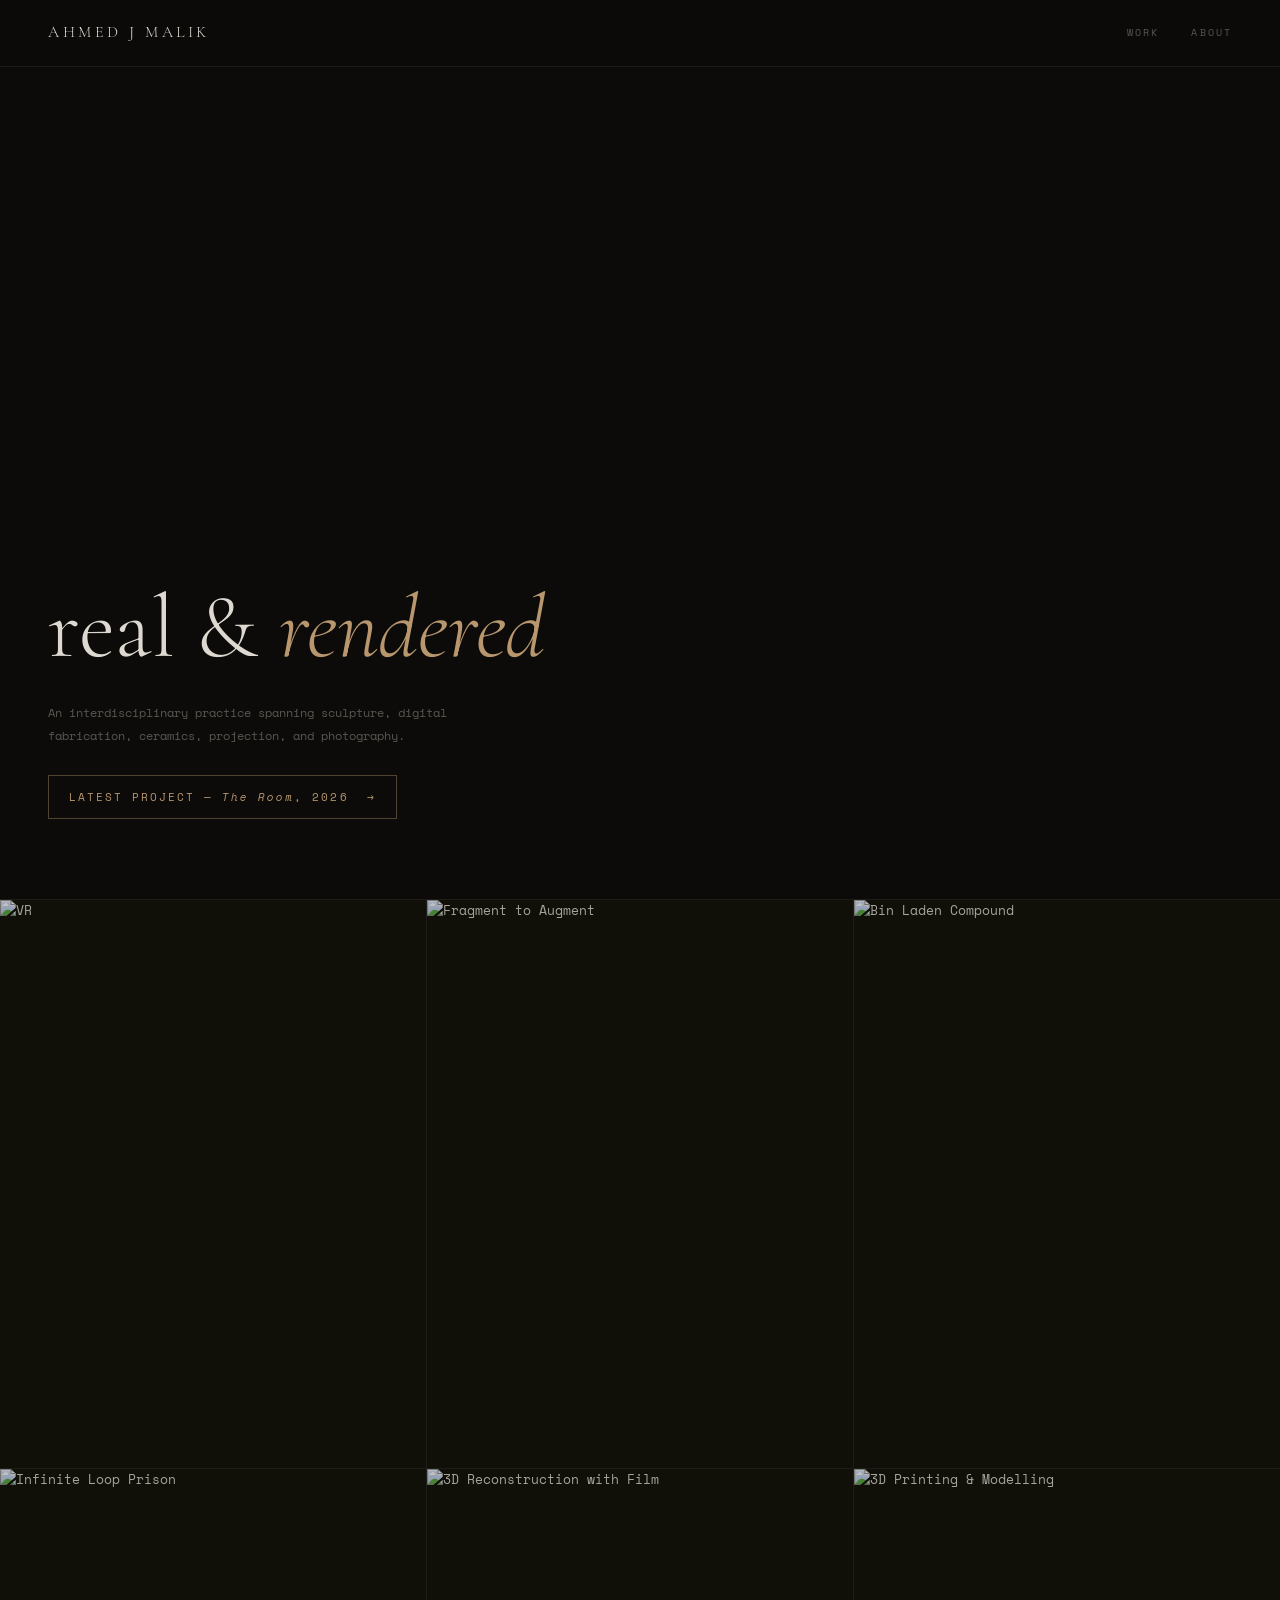
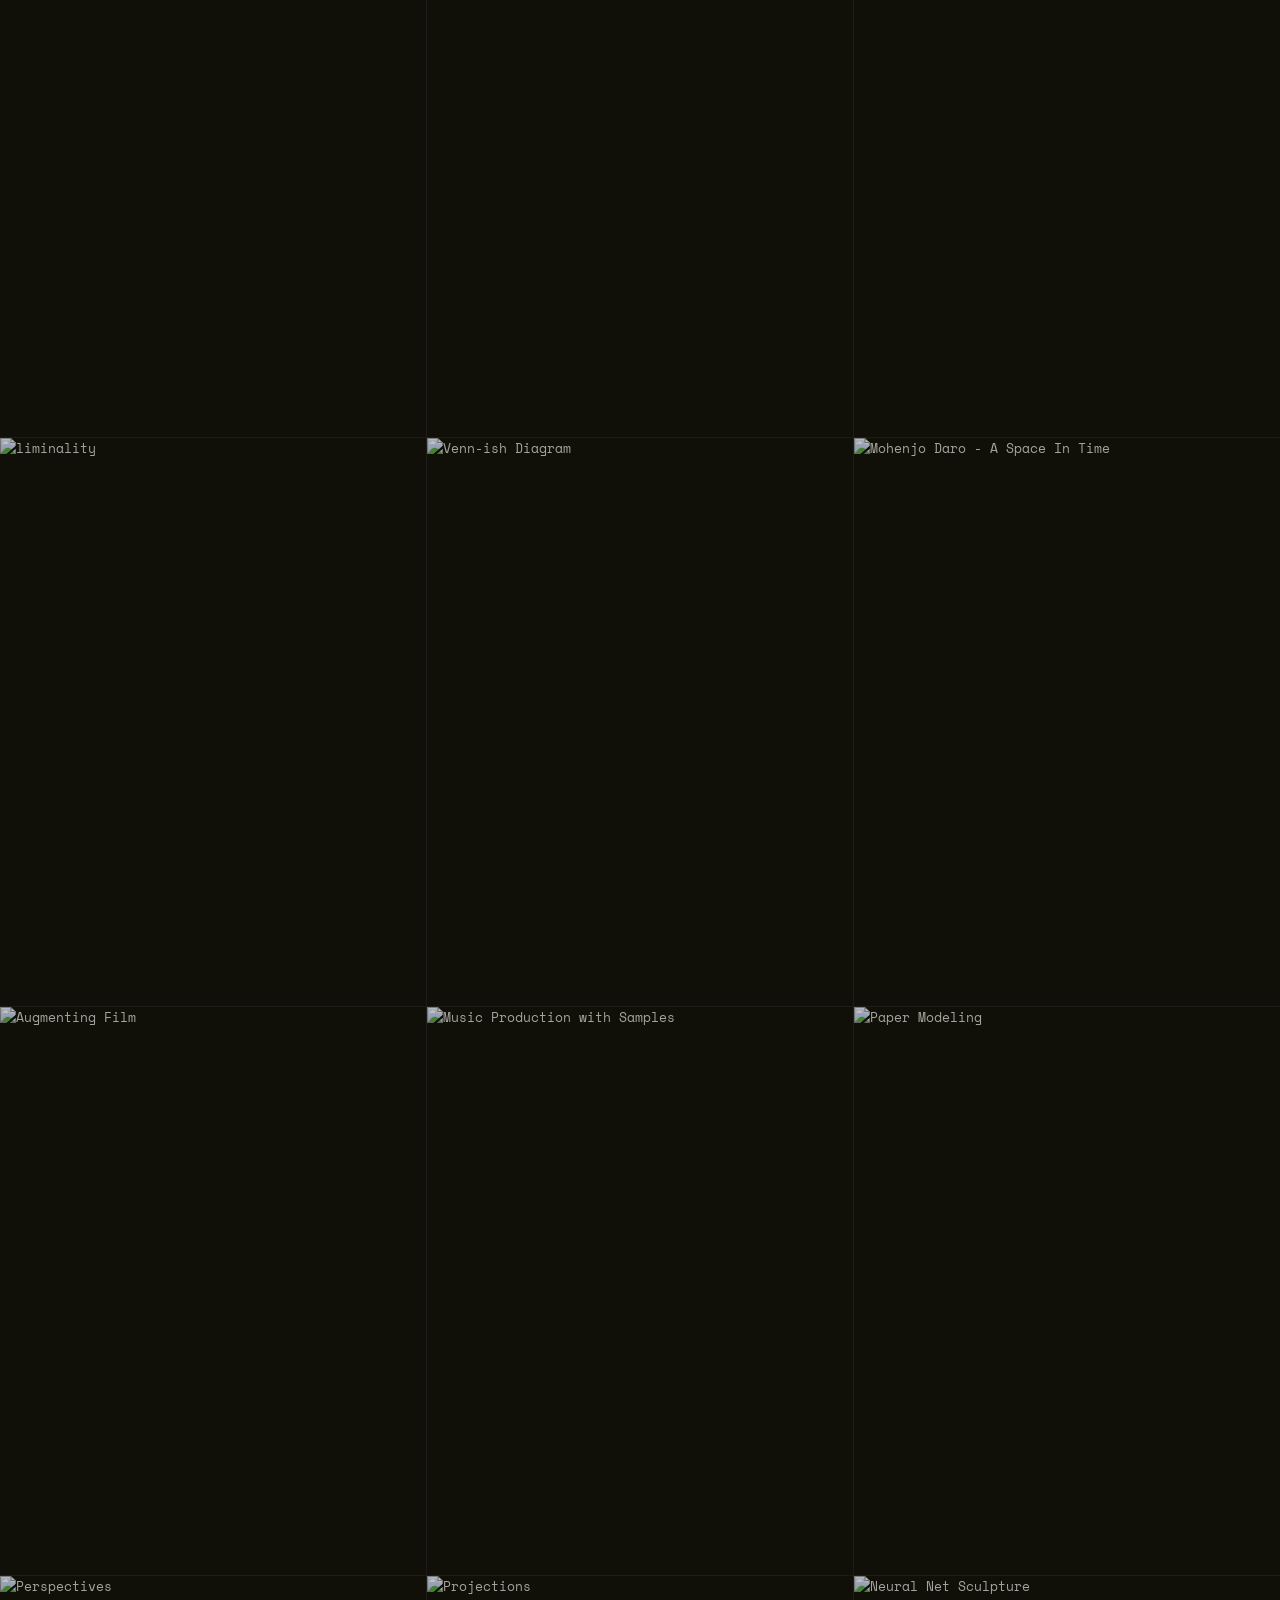
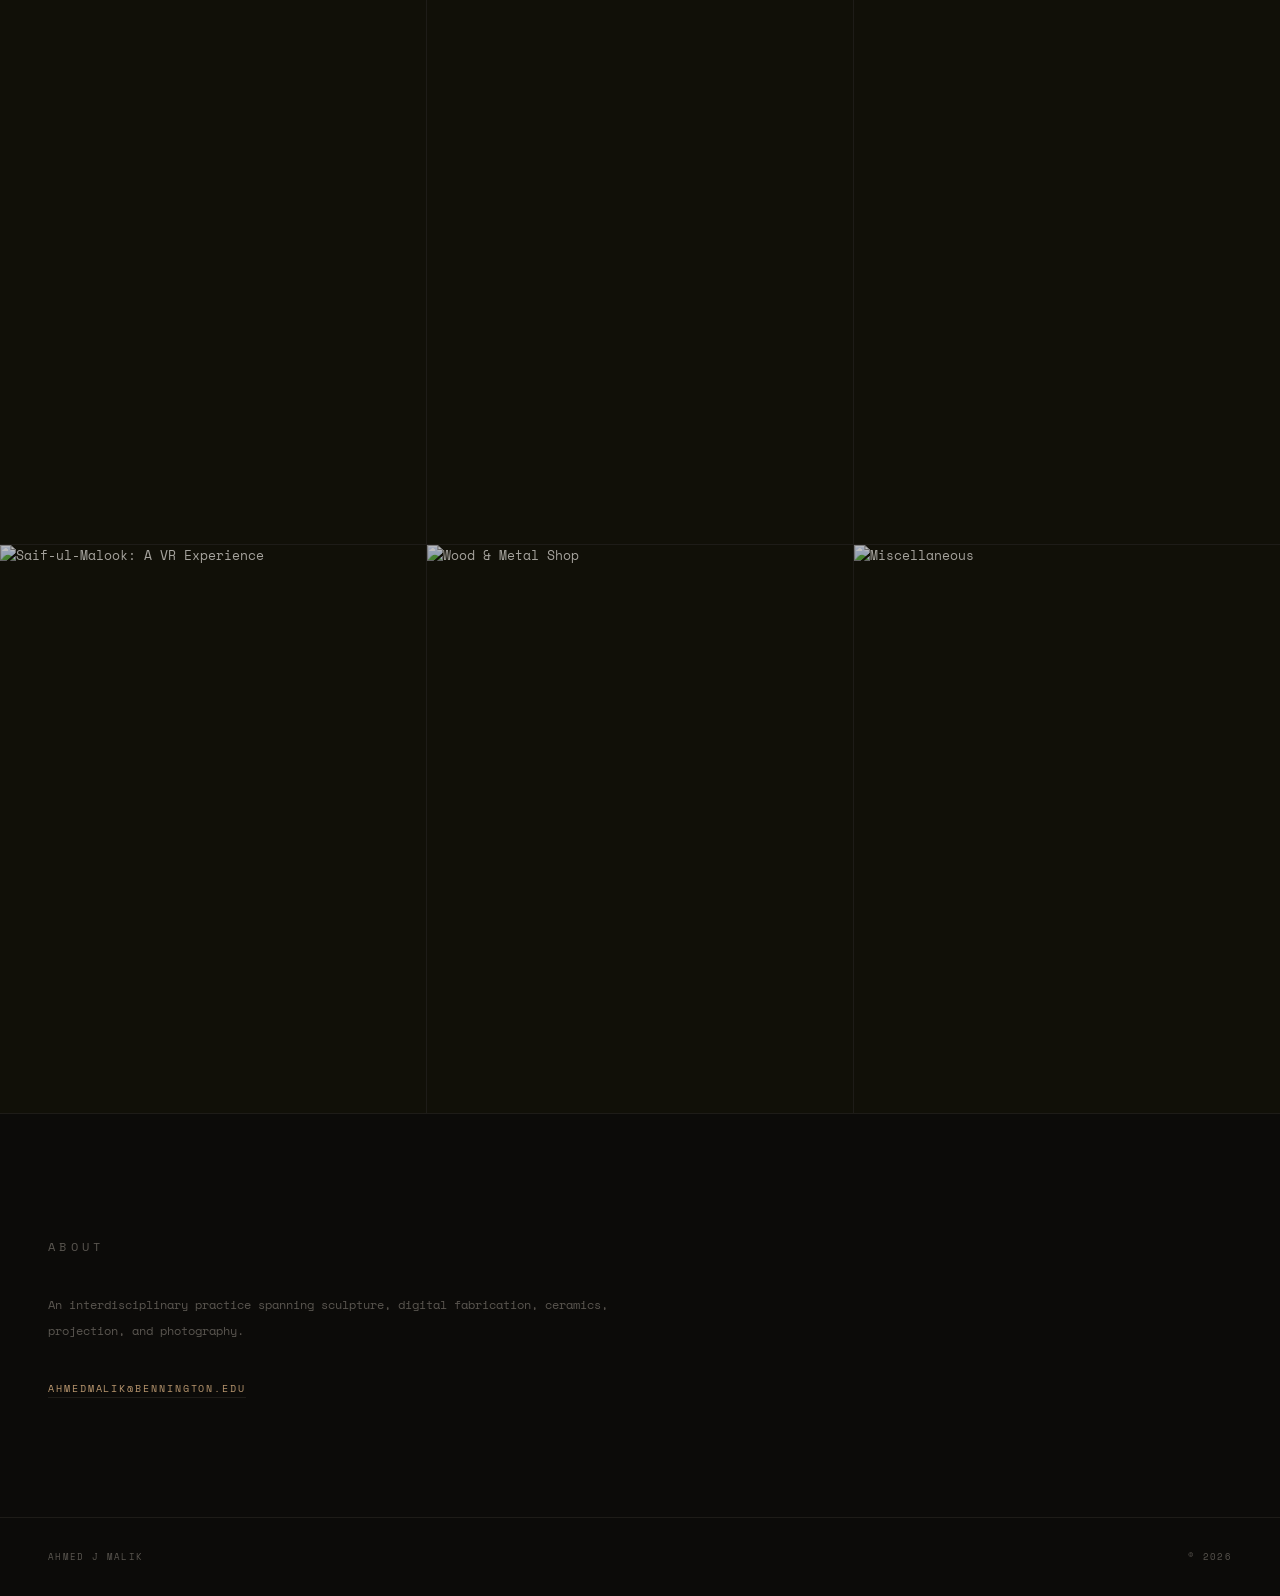
==== index.html @ 00cd82e3 "Homepage hero: subtle bottom gradient for text legibility over the video Co-Authored-By: Claude Opus" ====
<!DOCTYPE html>
<html lang="en">
<head>
  <meta charset="UTF-8">
  <meta name="viewport" content="width=device-width, initial-scale=1.0">
  <title>Portfolio</title>
  <link rel="stylesheet" href="/css/style.css">
  <link rel="preconnect" href="https://fonts.googleapis.com">
  <link rel="preconnect" href="https://fonts.gstatic.com" crossorigin>
  <link href="https://fonts.googleapis.com/css2?family=Cormorant+Garamond:ital,wght@0,300;0,400;1,300&family=Space+Mono:wght@400&display=swap" rel="stylesheet">
  <style>
    .hero {
      position: relative;
      overflow: hidden;
    }
    .hero::after {
      content: '';
      position: absolute;
      inset: 0;
      z-index: 0;
      pointer-events: none;
      background: linear-gradient(180deg, rgba(12,11,9,0.12) 0%, rgba(12,11,9,0) 30%, rgba(12,11,9,0.38) 70%, rgba(12,11,9,0.72) 100%);
    }
    .hero-video {
      position: absolute;
      inset: 0;
      width: 100%;
      height: 100%;
      object-fit: cover;
      opacity: 1.0;
      pointer-events: none;
      z-index: 0;
    }
    .hero-text {
      position: relative;
      z-index: 1;
    }
    .hero-cta {
      display: inline-block;
      margin-top: 28px;
      font-family: 'Space Mono', monospace;
      font-size: 0.7rem;
      letter-spacing: 0.18em;
      text-transform: uppercase;
      color: var(--accent);
      border: 1px solid rgba(184, 150, 110, 0.4);
      padding: 12px 20px;
      transition: background 0.2s, color 0.2s;
    }
    .hero-cta em { font-style: italic; text-transform: none; }
    .hero-cta:hover { background: var(--accent); color: var(--bg); }
  </style>
</head>
<body>

  <header>
    <a href="/" class="logo" id="site-name">—</a>
    <nav>
      <a href="/#work">Work</a>
      <a href="/#about">About</a>
    </nav>
  </header>

  <main>
    <section class="hero">
      <video class="hero-video" autoplay muted loop playsinline poster="https://res.cloudinary.com/dai8e5gww/video/upload/so_0/room-hero.jpg">
        <!-- previous hero video: .../video/upload/v1777317292/mov2025.mp4 -->
        <source src="https://res.cloudinary.com/dai8e5gww/video/upload/room-hero.mp4" type="video/mp4">
      </video>
      <div class="hero-text">
        <h1 id="hero-title">—</h1>
        <p id="hero-bio" class="bio">—</p>
        <a class="hero-cta" href="/the-room/">Latest project — <em>The Room</em>, 2026 &nbsp;→</a>
      </div>
    </section>

    <section class="work" id="work">
      <div class="grid" id="project-grid">
        <!-- Injected by JS -->
      </div>
    </section>

    <section class="about" id="about">
      <div class="about-inner">
        <p class="eyebrow">About</p>
        <p id="about-bio">—</p>
        <a id="about-email" href="#">—</a>
      </div>
    </section>
  </main>

  <footer>
    <span id="footer-name">—</span>
    <span id="footer-year"></span>
  </footer>

  <script src="/js/main.js"></script>
</body>
</html>
---- css/style.css ----
/* ── RESET & BASE ─────────────────────────────────────────────────────────── */
*, *::before, *::after { box-sizing: border-box; margin: 0; padding: 0; }

:root {
  --bg: #0c0b09;
  --surface: #111008;
  --border: #1e1c18;
  --accent: #b8966e;
  --text: #ddd9d0;
  --muted: #5a5650;
  --faint: #161410;
  --font-serif: 'Cormorant Garamond', Georgia, serif;
  --font-mono: 'Space Mono', monospace;
}

html { scroll-behavior: smooth; }

body {
  background: var(--bg);
  color: var(--text);
  font-family: var(--font-mono);
  font-size: 13px;
  line-height: 1.6;
  overflow-x: hidden;
}

img { display: block; max-width: 100%; }
a { color: inherit; text-decoration: none; }

/* ── HEADER ───────────────────────────────────────────────────────────────── */
header {
  position: fixed;
  top: 0; left: 0; right: 0;
  z-index: 100;
  display: flex;
  align-items: center;
  justify-content: space-between;
  padding: 20px 48px;
  background: rgba(12, 11, 9, 0.94);
  backdrop-filter: blur(16px);
  border-bottom: 1px solid var(--border);
}

.logo {
  font-family: var(--font-serif);
  font-size: 1rem;
  font-weight: 300;
  letter-spacing: 0.22em;
  color: var(--text);
  text-transform: uppercase;
}

nav { display: flex; gap: 32px; }
nav a {
  font-size: 0.6rem;
  letter-spacing: 0.22em;
  text-transform: uppercase;
  color: var(--muted);
  transition: color 0.2s;
}
nav a:hover { color: var(--accent); }

/* ── HERO ─────────────────────────────────────────────────────────────────── */
.hero {
  min-height: 100vh;
  display: flex;
  align-items: flex-end;
  padding: 120px 48px 80px;
  border-bottom: 1px solid var(--border);
}

.hero-text { max-width: 700px; }

.eyebrow {
  font-size: 0.55rem;
  letter-spacing: 0.35em;
  text-transform: uppercase;
  color: var(--muted);
  margin-bottom: 20px;
}

h1 {
  font-family: var(--font-serif);
  font-size: clamp(3.5rem, 7vw, 7rem);
  font-weight: 300;
  line-height: 1.0;
  color: var(--text);
  margin-bottom: 28px;
}
h1 em { font-style: italic; color: var(--accent); }

.bio {
  font-size: 0.72rem;
  line-height: 2;
  color: var(--muted);
  max-width: 480px;
}

/* ── GRID ─────────────────────────────────────────────────────────────────── */
.work { padding: 0; }

.grid {
  display: grid;
  grid-template-columns: repeat(3, 1fr);
  gap: 1px;
  background: var(--border);
}

/* ── PROJECT CARD ─────────────────────────────────────────────────────────── */
.card {
  position: relative;
  background: var(--surface);
  cursor: pointer;
  overflow: hidden;
  aspect-ratio: 3/4;
  display: block;
}

.card-img {
  position: absolute;
  inset: 0;
  width: 100%; height: 100%;
  object-fit: cover;
  transition: opacity 0.5s ease, transform 0.7s cubic-bezier(0.25, 0.46, 0.45, 0.94);
  filter: brightness(0.75) grayscale(10%);
}

.card-img.hover-img { opacity: 0; }

.card:hover .card-img.primary-img {
  opacity: 0;
  transform: scale(1.04);
}
.card:hover .card-img.hover-img {
  opacity: 1;
  transform: scale(1.04);
}
.card.no-hover:hover .card-img.primary-img {
  opacity: 1;
  transform: scale(1.04);
  filter: brightness(0.95) grayscale(0%);
}

.card-overlay {
  position: absolute;
  bottom: 0; left: 0; right: 0;
  padding: 48px 24px 24px;
  background: linear-gradient(transparent, rgba(8,7,5,0.9));
  transform: translateY(8px);
  transition: transform 0.35s ease, opacity 0.35s ease;
  opacity: 0;
}
.card:hover .card-overlay { opacity: 1; transform: translateY(0); }

.card-category {
  font-size: 0.52rem;
  letter-spacing: 0.25em;
  text-transform: uppercase;
  color: var(--accent);
  margin-bottom: 4px;
}
.card-title {
  font-family: var(--font-serif);
  font-size: 1.3rem;
  font-weight: 300;
  color: var(--text);
  line-height: 1.2;
}
.card-year {
  font-size: 0.55rem;
  color: var(--muted);
  margin-top: 4px;
}

.card-video-badge {
  position: absolute;
  top: 16px; right: 16px;
  width: 32px; height: 32px;
  border-radius: 50%;
  background: rgba(184, 150, 110, 0.85);
  display: flex; align-items: center; justify-content: center;
  opacity: 0;
  transition: opacity 0.3s;
}
.card-video-badge svg { width: 12px; height: 12px; fill: #0c0b09; margin-left: 2px; }
.card:hover .card-video-badge { opacity: 1; }

/* ── PROJECT PAGE ─────────────────────────────────────────────────────────── */
.project-page main { padding-top: 80px; }

.project-detail {
  max-width: 1400px;
  margin: 0 auto;
  padding: 60px 48px 140px;
  opacity: 0;
  transform: translateY(16px);
  transition: opacity 0.5s ease, transform 0.5s ease;
}
.project-detail.is-visible {
  opacity: 1;
  transform: translateY(0);
}

/* Back link */
.project-back {
  font-size: 0.58rem;
  letter-spacing: 0.18em;
  text-transform: uppercase;
  color: var(--muted);
  display: inline-flex;
  align-items: center;
  gap: 10px;
  margin-bottom: 64px;
  transition: color 0.2s;
}
.project-back svg { flex-shrink: 0; transition: transform 0.2s; }
.project-back:hover { color: var(--accent); }
.project-back:hover svg { transform: translateX(-3px); }

/* Header */
.project-header {
  display: grid;
  grid-template-columns: 1fr 1fr;
  gap: 80px;
  align-items: end;
  margin-bottom: 64px;
  padding-bottom: 48px;
  border-bottom: 1px solid var(--border);
}

/* Category tags */
.project-categories {
  display: flex;
  flex-wrap: wrap;
  gap: 8px;
  margin-bottom: 20px;
}

.project-category-tag {
  font-size: 0.52rem;
  letter-spacing: 0.28em;
  text-transform: uppercase;
  color: var(--accent);
  border: 1px solid rgba(184, 150, 110, 0.3);
  padding: 4px 10px;
}

.project-title {
  font-family: var(--font-serif);
  font-size: clamp(2.8rem, 5vw, 5.5rem);
  font-weight: 300;
  line-height: 1.0;
  color: var(--text);
  margin-bottom: 16px;
}

.project-year {
  font-size: 0.58rem;
  letter-spacing: 0.2em;
  color: var(--muted);
}

.project-header-right {
  display: flex;
  align-items: flex-end;
  padding-bottom: 4px;
}

.project-desc {
  font-size: 0.78rem;
  line-height: 2.1;
  color: var(--muted);
  max-width: 480px;
}

/* ── GALLERY ──────────────────────────────────────────────────────────────── */
.project-gallery {
  margin-bottom: 4px;
}

.project-gallery--single .gallery-item--hero {
  max-width: 100%;
}

.gallery-item--hero {
  overflow: hidden;
  background: var(--surface);
  cursor: zoom-in;
  border-bottom: 3px solid var(--border);
}

.gallery-item--hero img {
  width: 100%;
  height: auto;
  max-height: 80vh;
  object-fit: contain;
  display: block;
  transition: transform 0.6s cubic-bezier(0.25, 0.46, 0.45, 0.94), filter 0.3s;
  filter: brightness(0.92);
  background: var(--surface);
}

.gallery-item--hero:hover img {
  transform: scale(1.015);
  filter: brightness(1);
}

.gallery-item video,
.gallery-item--hero video {
  display: block;
  width: auto;
  height: auto;
}

.gallery-rows {
  display: flex;
  flex-direction: column;
  gap: 3px;
  margin-top: 3px;
}

.gallery-row {
  display: grid;
  grid-template-columns: 1fr 1fr;
  gap: 3px;
}

/* Fix orphan: single image in a row spans full width */
.gallery-row--single {
  grid-template-columns: 1fr;
}

.gallery-item {
  overflow: hidden;
  background: var(--surface);
  cursor: zoom-in;
}

.gallery-item img {
  width: 100%;
  height: auto;
  object-fit: contain;
  display: block;
  transition: transform 0.6s cubic-bezier(0.25, 0.46, 0.45, 0.94), filter 0.3s;
  filter: brightness(0.92);
  background: var(--surface);
}

.gallery-item:hover img {
  transform: scale(1.015);
  filter: brightness(1);
}

/* ── MEDIA BLOCKS ─────────────────────────────────────────────────────────── */
.project-media-block {
  margin-top: 56px;
  padding-top: 48px;
  border-top: 1px solid var(--border);
}

.project-media-label {
  font-size: 0.52rem;
  letter-spacing: 0.3em;
  text-transform: uppercase;
  color: var(--muted);
  margin-bottom: 24px;
}

.video-wrapper {
  position: relative;
  padding-bottom: 56.25%;
  height: 0;
  overflow: hidden;
  background: var(--faint);
}
.video-wrapper iframe {
  position: absolute;
  top: 0; left: 0;
  width: 100%; height: 100%;
  border: none;
}

/* ── AUDIO PLAYER ─────────────────────────────────────────────────────────── */
.audio-track {
  display: grid;
  grid-template-columns: auto 1fr;
  align-items: center;
  gap: 0;
  border: 1px solid var(--border);
  background: var(--faint);
  margin-bottom: 2px;
  transition: border-color 0.2s;
}

.audio-track:last-child {
  margin-bottom: 0;
}

.audio-track:hover {
  border-color: rgba(184, 150, 110, 0.25);
}

.audio-track-num {
  font-size: 0.52rem;
  letter-spacing: 0.15em;
  color: var(--muted);
  padding: 20px 20px;
  border-right: 1px solid var(--border);
  min-width: 52px;
  text-align: center;
  font-family: var(--font-mono);
}

.audio-track-body {
  display: flex;
  flex-direction: column;
  gap: 10px;
  padding: 16px 24px;
}

.audio-track-name {
  font-size: 0.6rem;
  letter-spacing: 0.2em;
  text-transform: uppercase;
  color: var(--text);
  font-family: var(--font-mono);
}

.audio-track-body audio {
  width: 100%;
  height: 28px;
  accent-color: var(--accent);
  display: block;
}

/* Soundcloud embed */
.audio-wrapper {
  background: var(--faint);
  overflow: hidden;
  border: 1px solid var(--border);
  margin-bottom: 2px;
}
.audio-wrapper iframe {
  width: 100%;
  height: 166px;
  border: none;
  display: block;
}

/* ── LIGHTBOX ─────────────────────────────────────────────────────────────── */
#lightbox {
  display: none;
  position: fixed;
  inset: 0;
  z-index: 500;
  background: rgba(0, 0, 0, 0.96);
  align-items: center;
  justify-content: center;
}
#lightbox.open { display: flex; }

.lightbox-img-wrap {
  display: flex;
  align-items: center;
  justify-content: center;
  max-width: 88vw;
  max-height: 88vh;
}

#lightbox-img {
  max-width: 88vw;
  max-height: 88vh;
  object-fit: contain;
  transition: opacity 0.18s ease;
}

.lightbox-btn {
  position: absolute;
  background: none;
  border: none;
  color: var(--muted);
  cursor: pointer;
  padding: 12px;
  transition: color 0.2s;
  line-height: 0;
}
.lightbox-btn:hover { color: var(--text); }

.lightbox-close { top: 28px; right: 36px; }
.lightbox-prev { left: 32px; top: 50%; transform: translateY(-50%); }
.lightbox-next { right: 32px; top: 50%; transform: translateY(-50%); }

.lightbox-counter {
  position: absolute;
  bottom: 28px;
  left: 50%;
  transform: translateX(-50%);
  font-size: 0.52rem;
  letter-spacing: 0.25em;
  color: var(--muted);
}

/* ── ABOUT ────────────────────────────────────────────────────────────────── */
.about {
  padding: 120px 48px;
  border-top: 1px solid var(--border);
}
.about-inner { max-width: 560px; }
.about-inner .eyebrow { margin-bottom: 32px; }
.about-inner p {
  font-size: 0.78rem;
  line-height: 2.1;
  color: var(--muted);
  margin-bottom: 32px;
}
.about-inner a {
  font-size: 0.6rem;
  letter-spacing: 0.2em;
  text-transform: uppercase;
  color: var(--accent);
  border-bottom: 1px solid var(--border);
  padding-bottom: 2px;
  transition: border-color 0.2s;
}
.about-inner a:hover { border-color: var(--accent); }

/* ── FOOTER ───────────────────────────────────────────────────────────────── */
footer {
  padding: 32px 48px;
  border-top: 1px solid var(--border);
  display: flex;
  justify-content: space-between;
  font-size: 0.55rem;
  letter-spacing: 0.15em;
  text-transform: uppercase;
  color: var(--muted);
}

/* ── RESPONSIVE ───────────────────────────────────────────────────────────── */
@media (max-width: 900px) {
  header { padding: 16px 20px; }
  .hero { padding: 100px 20px 60px; }
  .grid { grid-template-columns: repeat(2, 1fr); }

  .project-detail { padding: 40px 20px 80px; }
  .project-header { grid-template-columns: 1fr; gap: 28px; }
  .project-header-right { align-items: flex-start; }

  .gallery-row { grid-template-columns: 1fr; }

  .lightbox-prev { left: 12px; }
  .lightbox-next { right: 12px; }

  .about { padding: 80px 20px; }
  footer { padding: 24px 20px; }

  .card.tapped .card-overlay {
    opacity: 1;
    transform: translateY(0);
  }
  .card.tapped .card-img.primary-img {
    opacity: 0;
    transform: scale(1.04);
  }
  .card.tapped .card-img.hover-img {
    opacity: 1;
    transform: scale(1.04);
  }
  .card.tapped .card-video-badge {
    opacity: 1;
  }
}

@media (max-width: 560px) {
  .grid { grid-template-columns: 1fr; }
  .project-title { font-size: 2.4rem; }
  .audio-track-body { padding: 12px 16px; }
  .audio-track-num { padding: 12px 14px; min-width: 40px; }
}
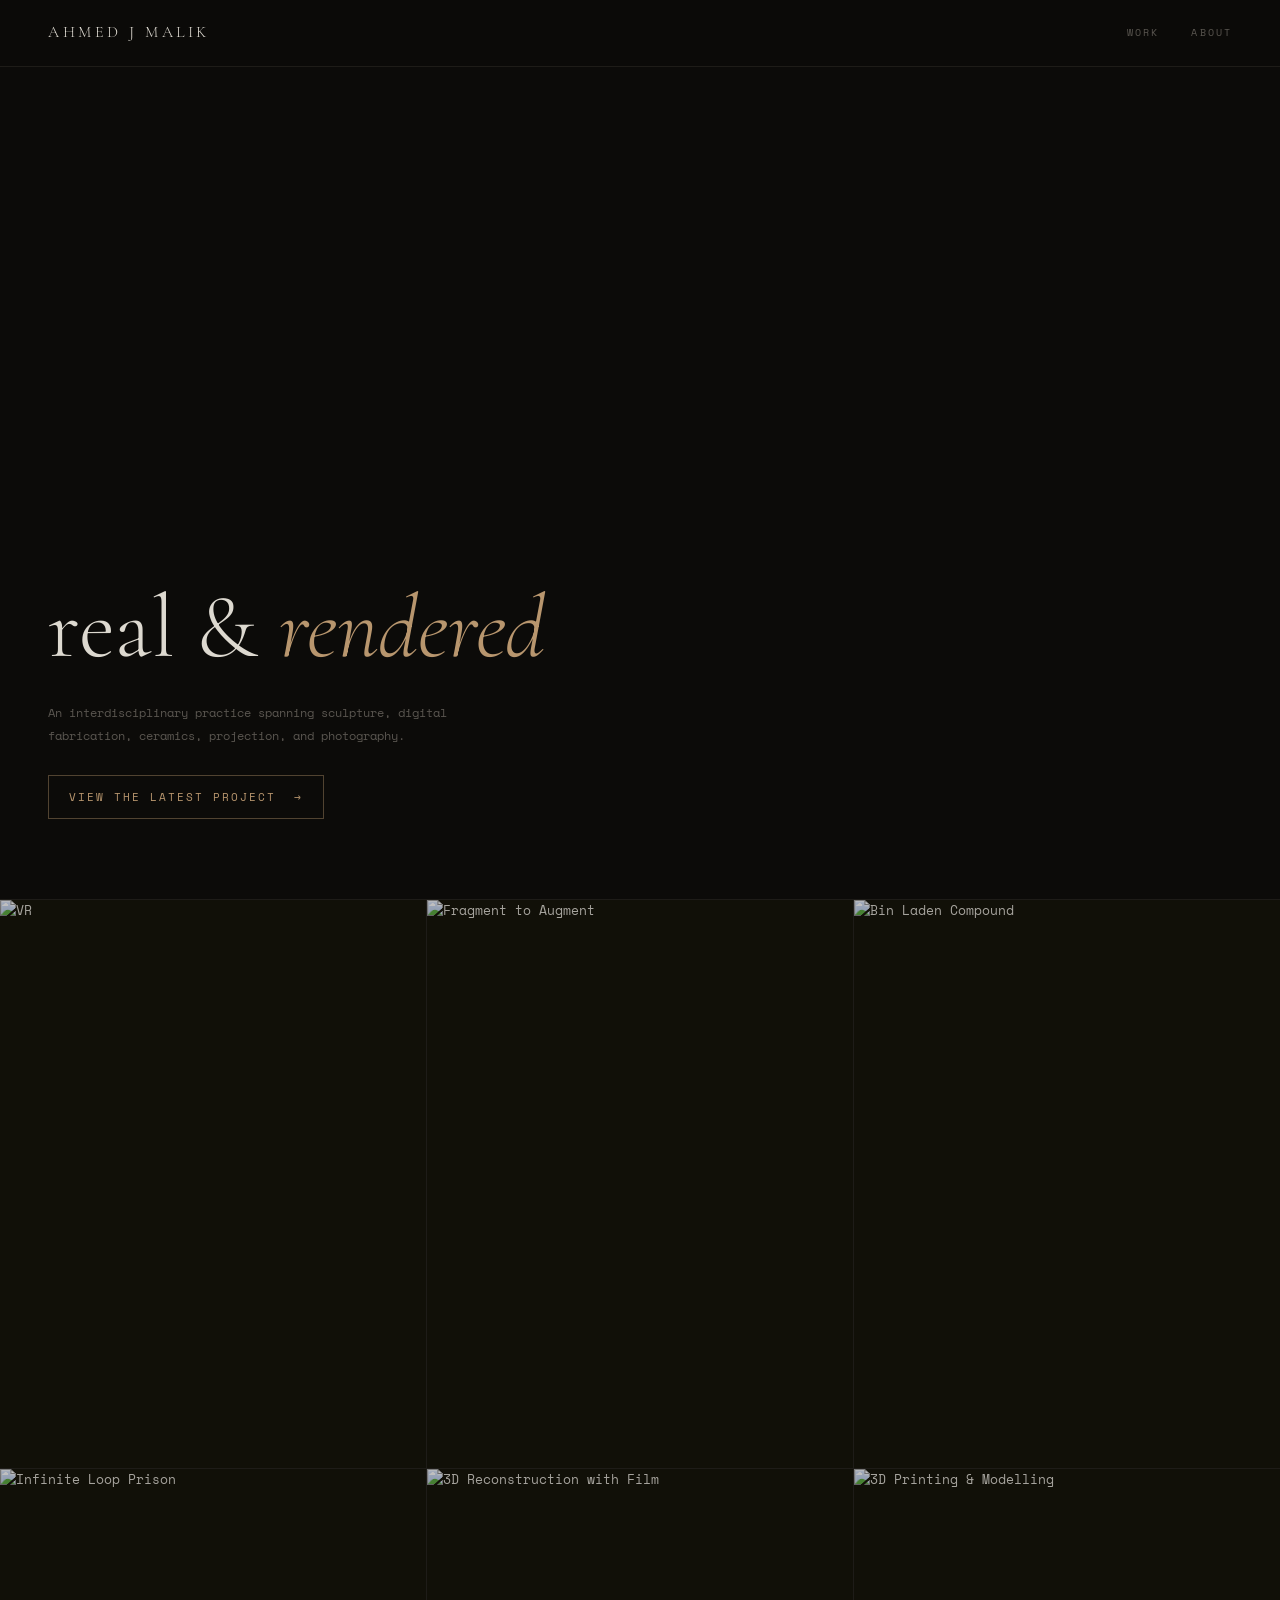
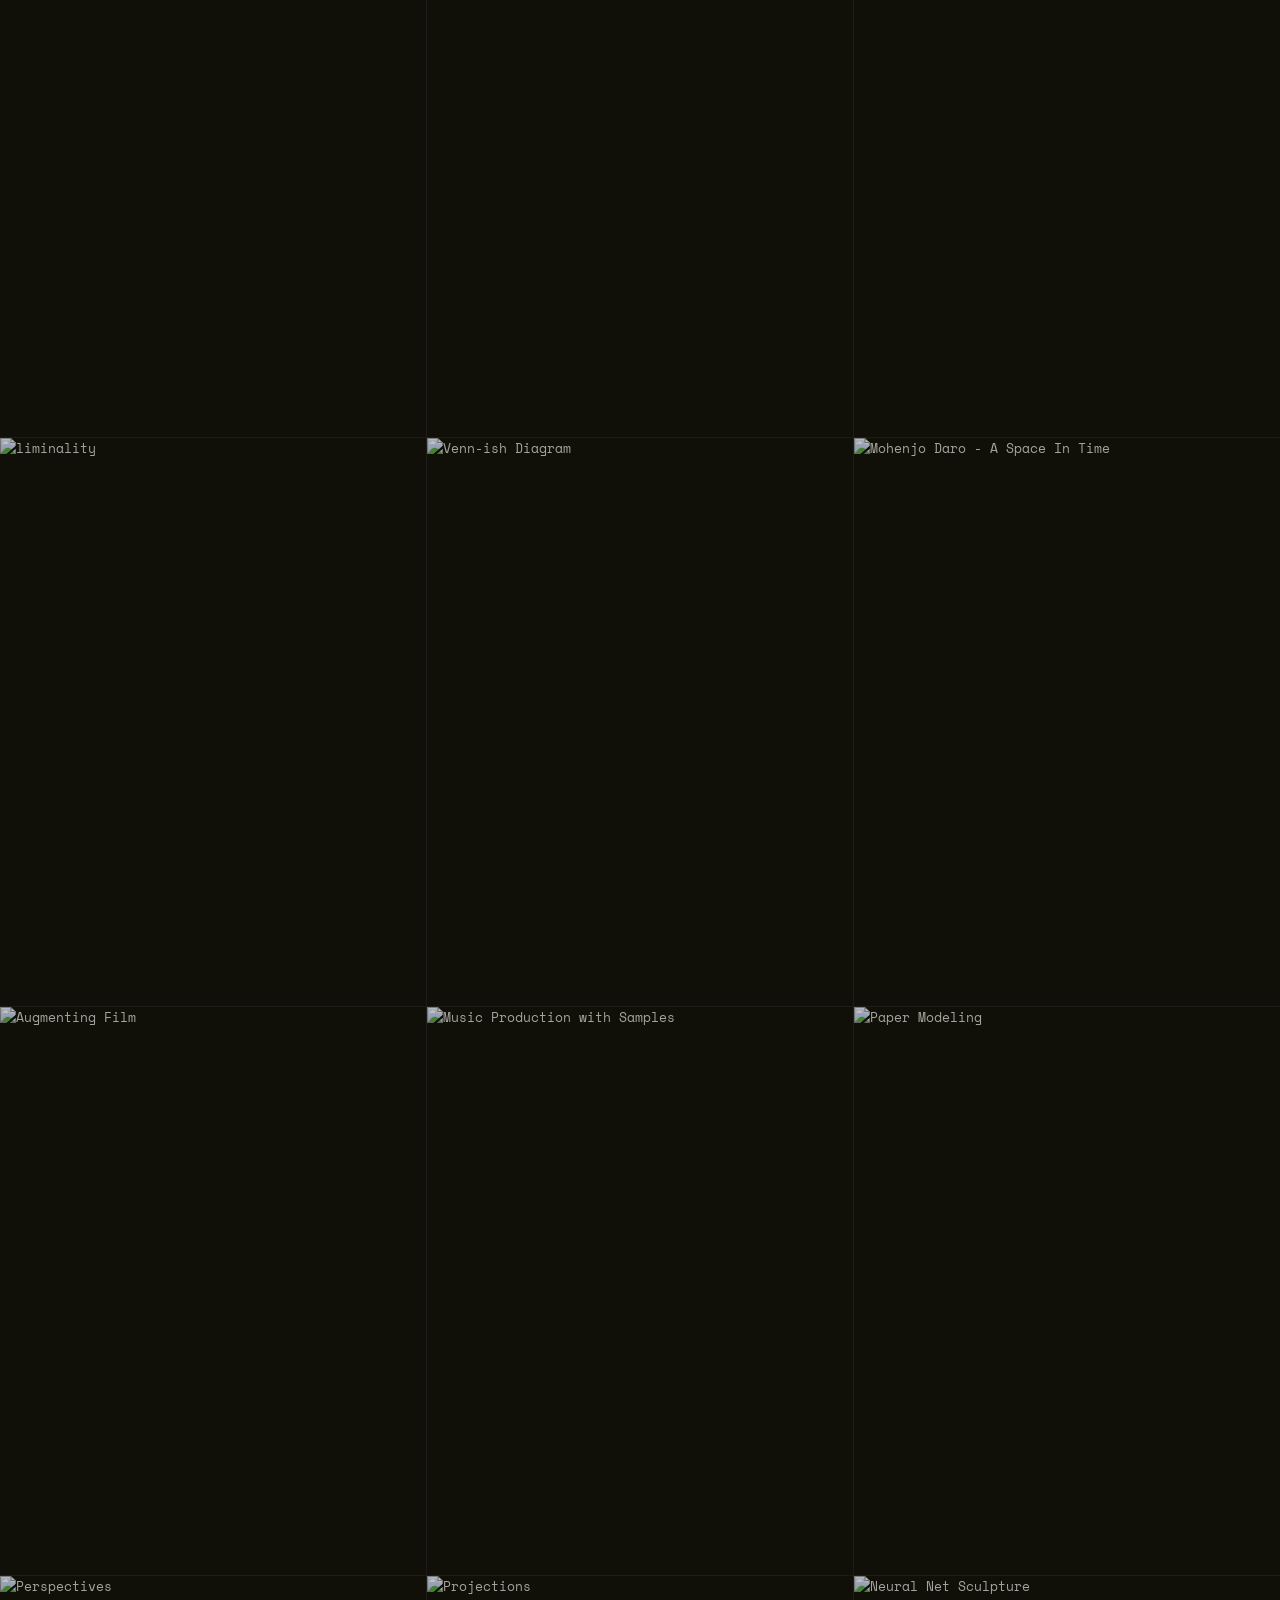
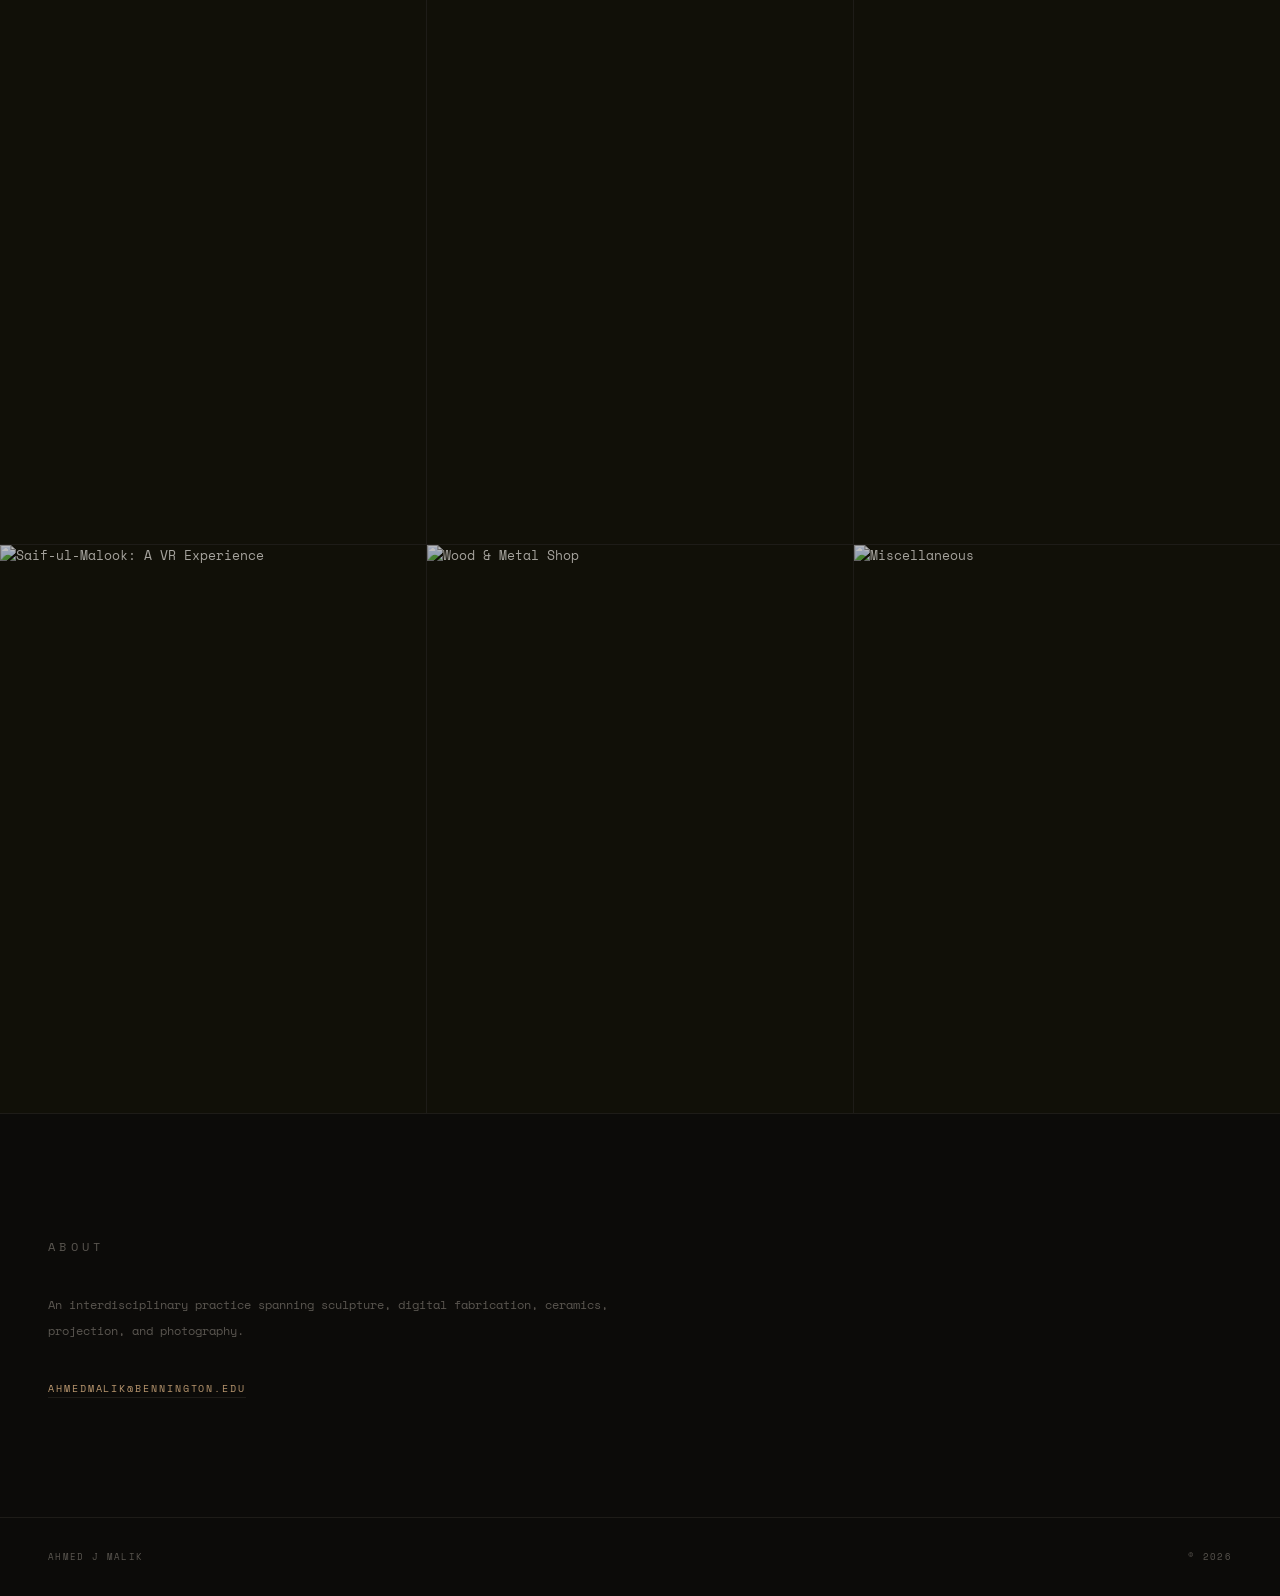
==== commit 65efe238: "Speed up the homepage, swap the room model to GLB, start it top-down The homepage was serving 1.5-3." ====
--- a/index.html
+++ b/index.html
@@ -63,14 +63,14 @@
 
   <main>
     <section class="hero">
-      <video class="hero-video" autoplay muted loop playsinline poster="https://res.cloudinary.com/dai8e5gww/video/upload/so_0/room-hero.jpg">
+      <video class="hero-video" autoplay muted loop playsinline preload="metadata" poster="https://res.cloudinary.com/dai8e5gww/video/upload/f_auto,q_auto,so_0/room-hero.jpg">
         <!-- previous hero video: .../video/upload/v1777317292/mov2025.mp4 -->
-        <source src="https://res.cloudinary.com/dai8e5gww/video/upload/room-hero.mp4" type="video/mp4">
+        <source src="https://res.cloudinary.com/dai8e5gww/video/upload/f_auto,q_auto/room-hero.mp4" type="video/mp4">
       </video>
       <div class="hero-text">
         <h1 id="hero-title">—</h1>
         <p id="hero-bio" class="bio">—</p>
-        <a class="hero-cta" href="/the-room/">Latest project — <em>The Room</em>, 2026 &nbsp;→</a>
+        <a class="hero-cta" href="/the-room/">View the latest project &nbsp;→</a>
       </div>
     </section>
 
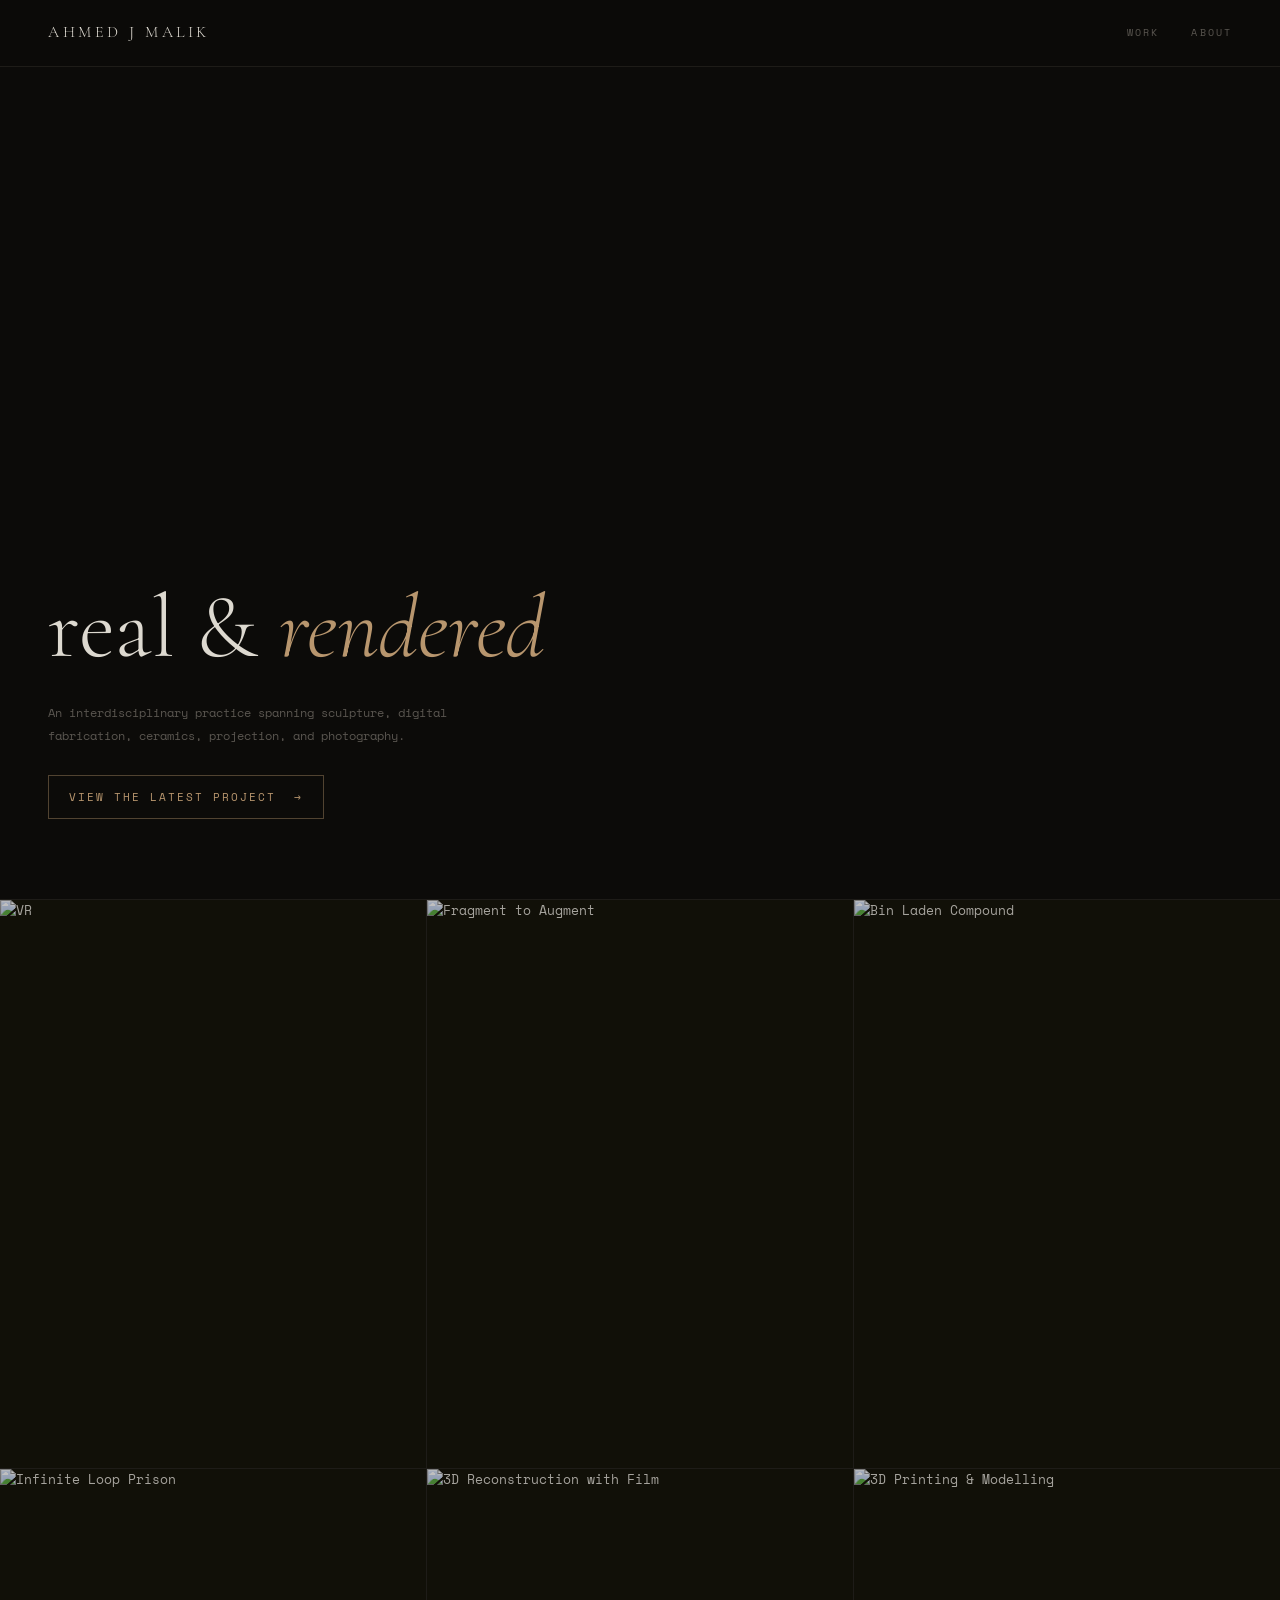
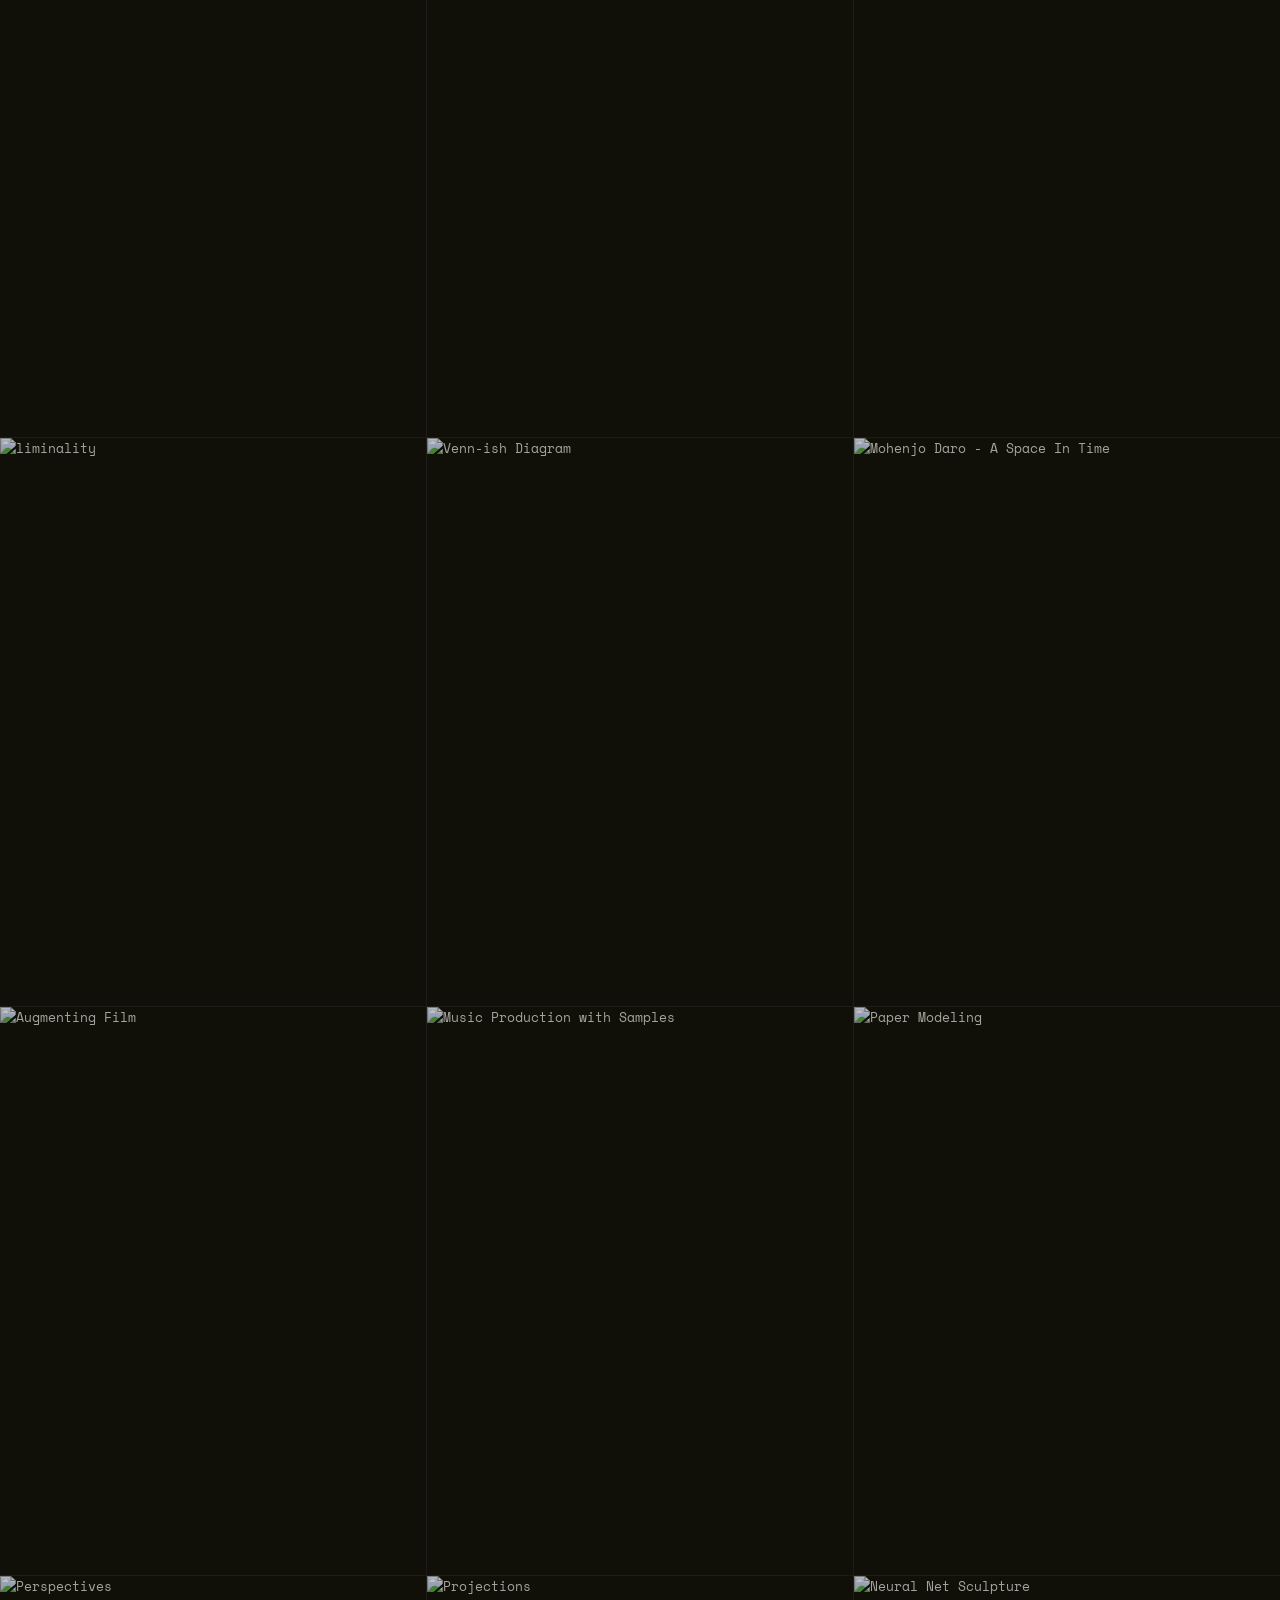
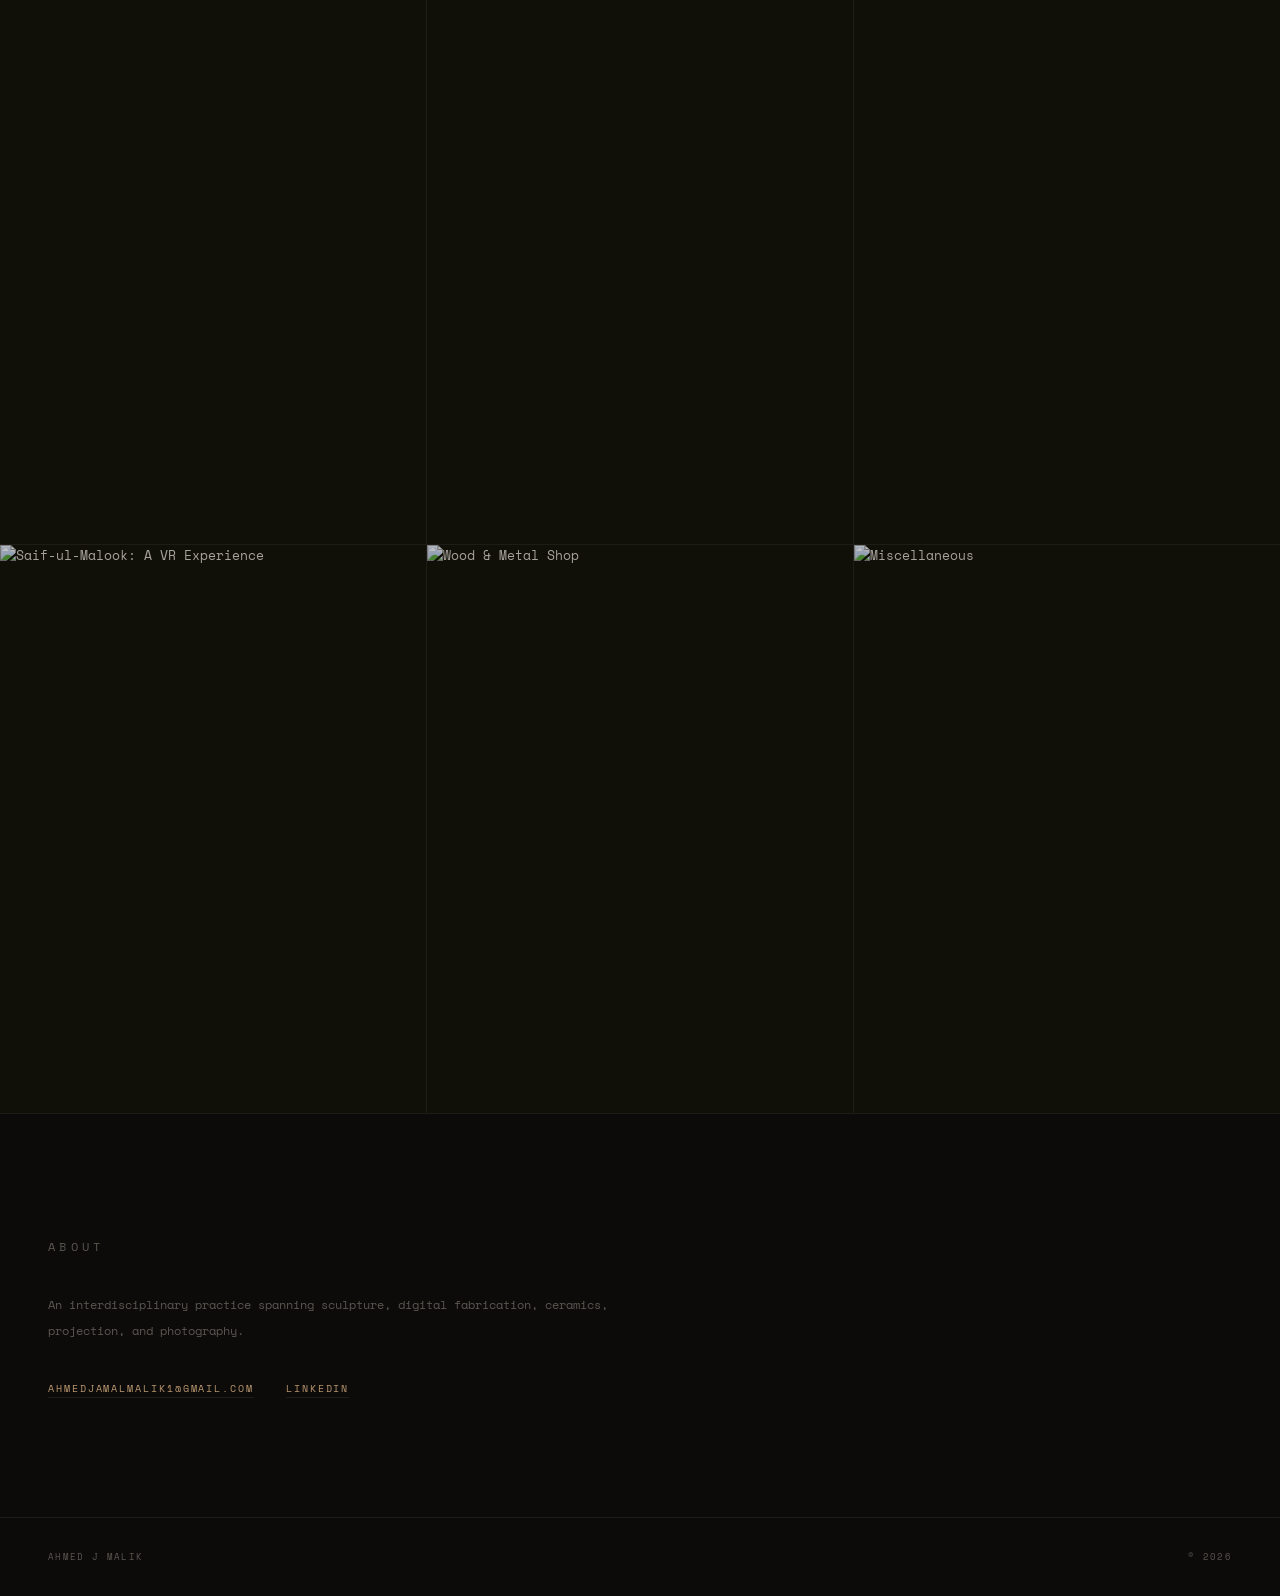
==== commit d9b5f30f: "Add LinkedIn link and update contact email Adds a LinkedIn link beside the email in the About sectio" ====
--- a/index.html
+++ b/index.html
@@ -85,6 +85,7 @@
         <p class="eyebrow">About</p>
         <p id="about-bio">—</p>
         <a id="about-email" href="#">—</a>
+        <a id="about-linkedin" href="https://www.linkedin.com/in/ahmedjmalik/" target="_blank" rel="noopener" style="margin-left: 24px;">LinkedIn</a>
       </div>
     </section>
   </main>
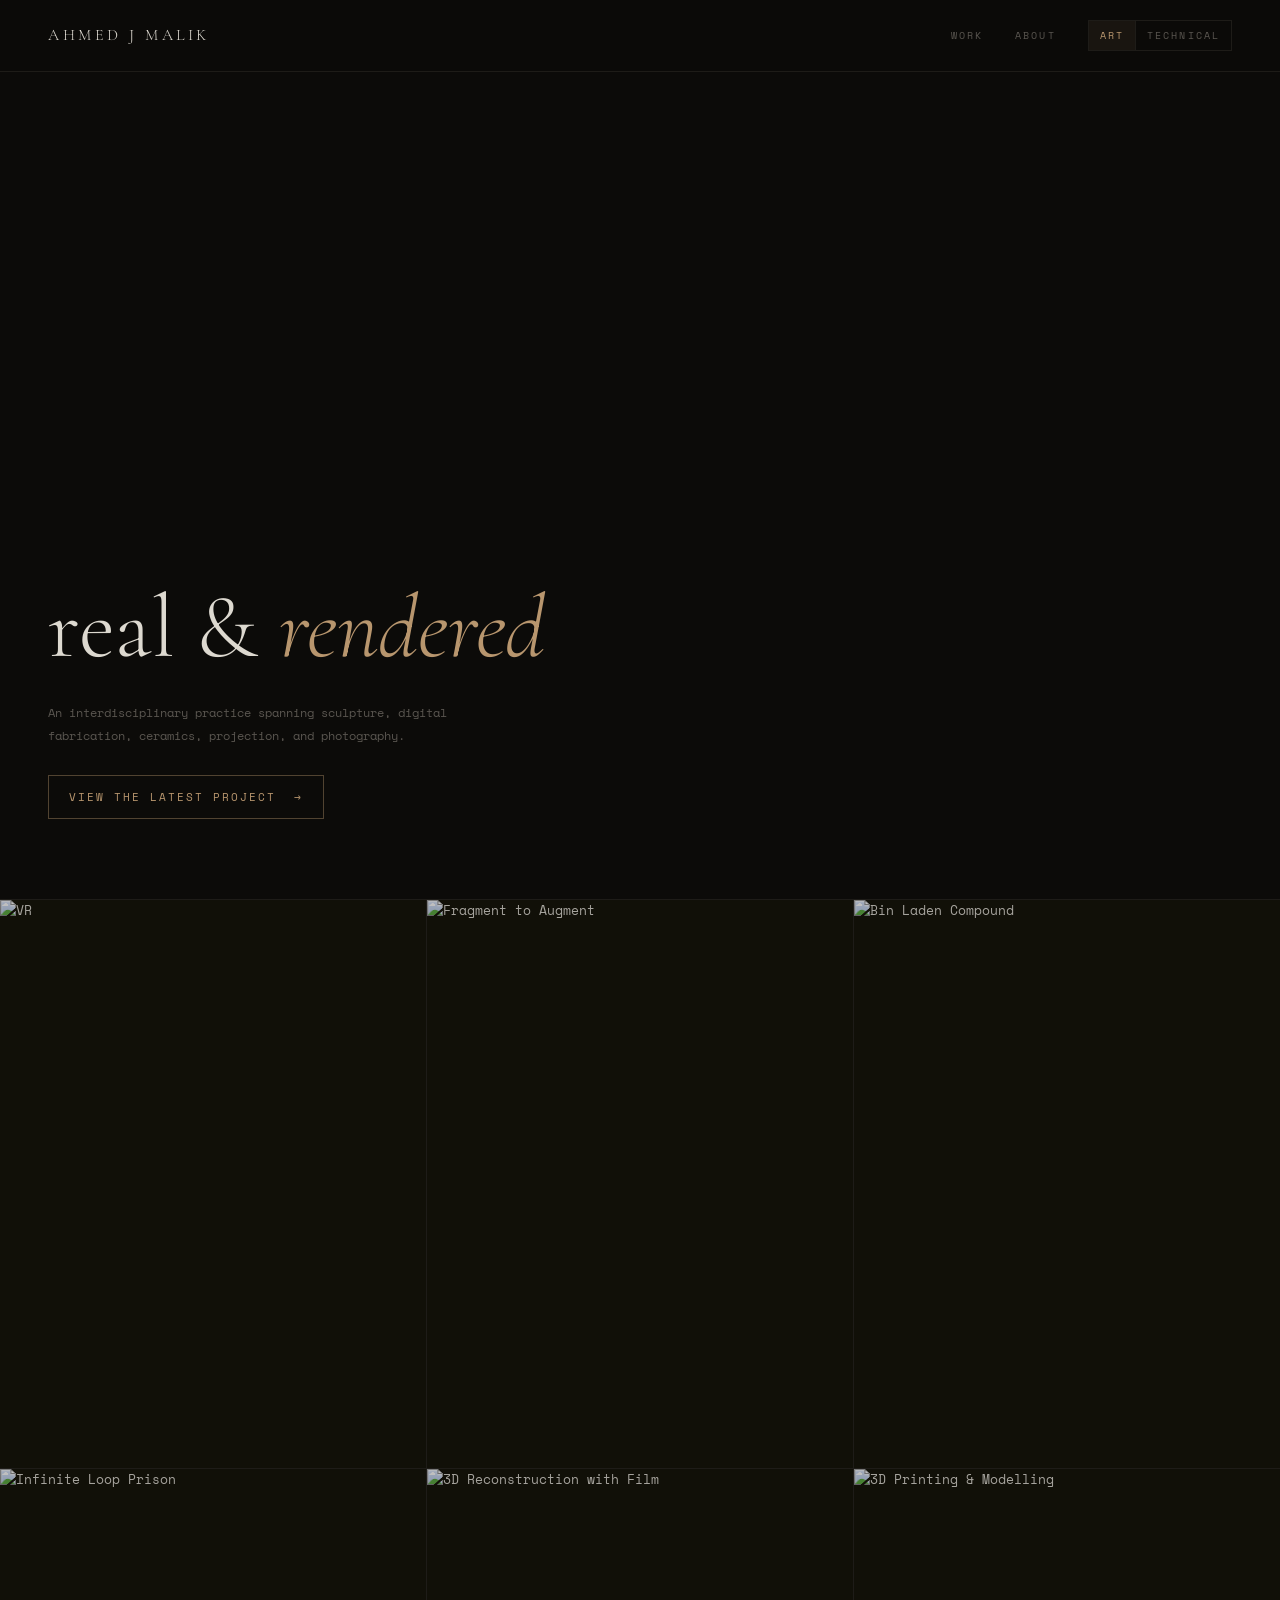
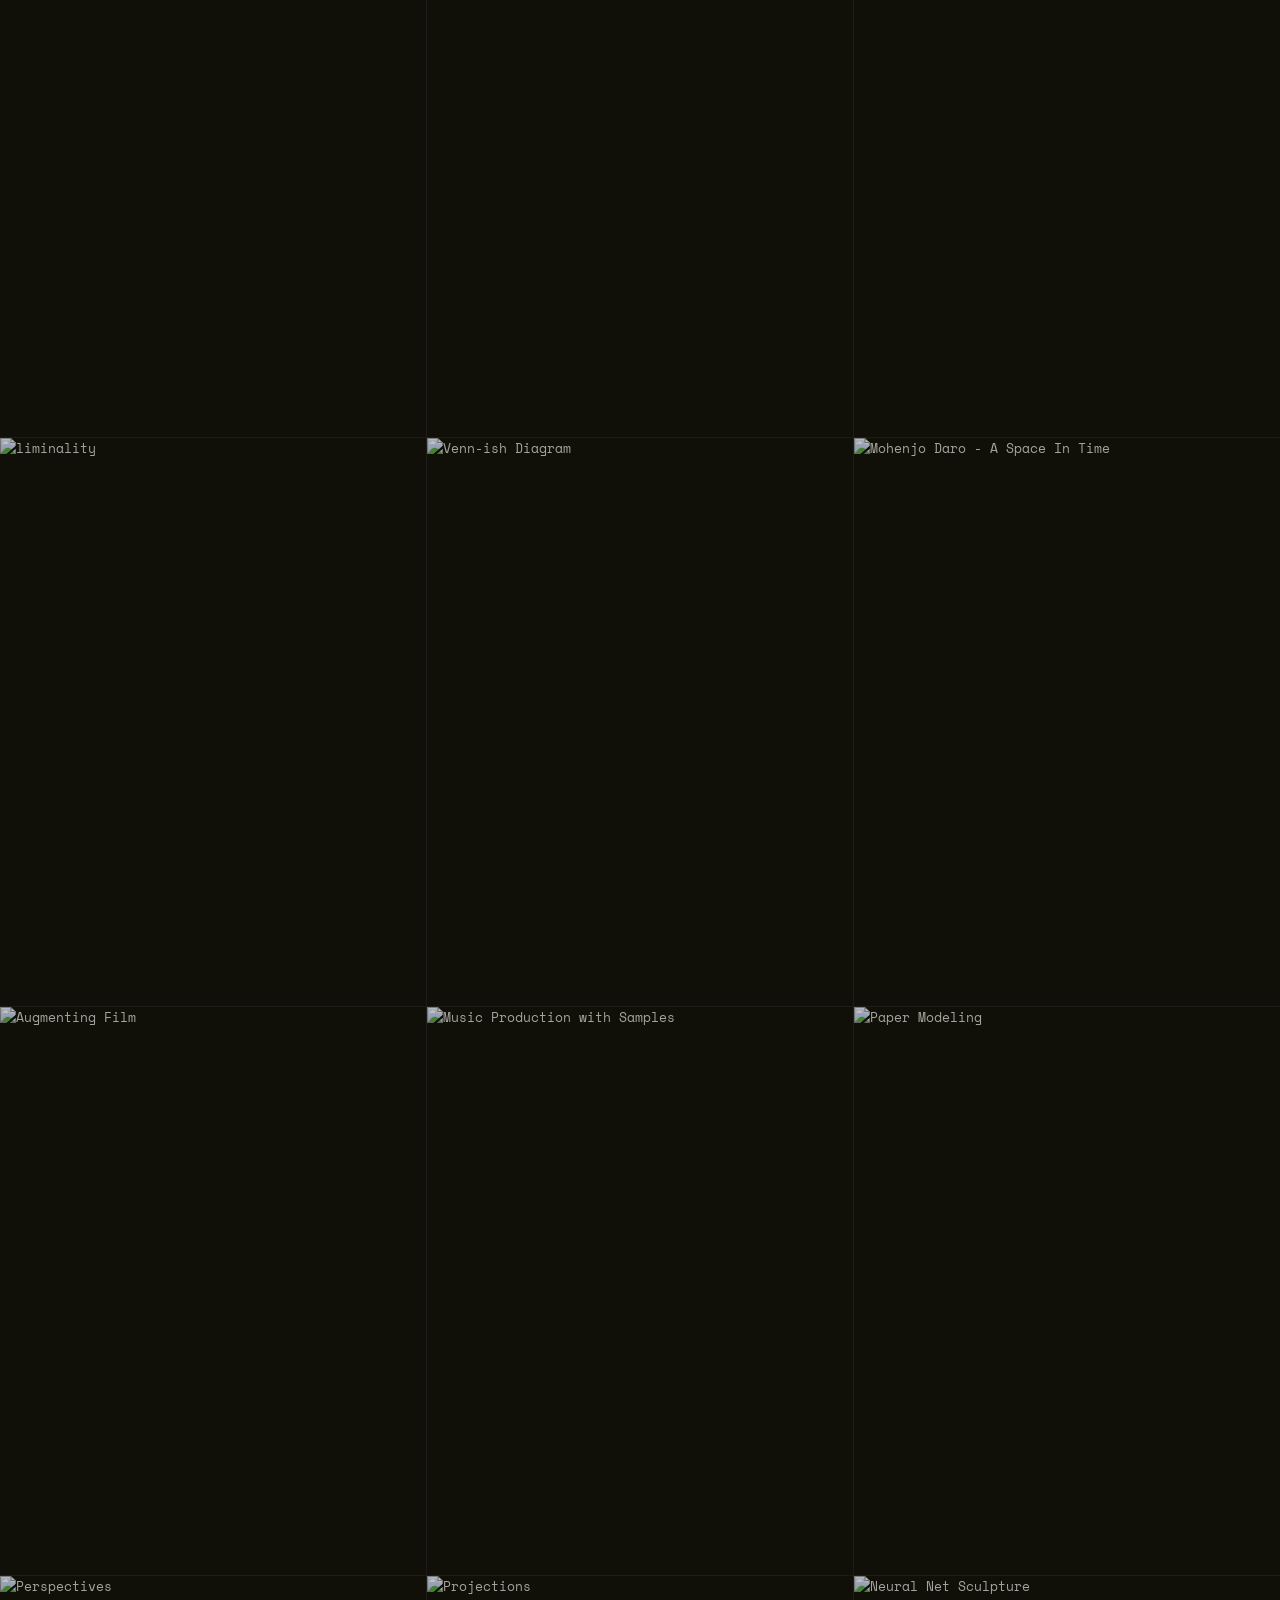
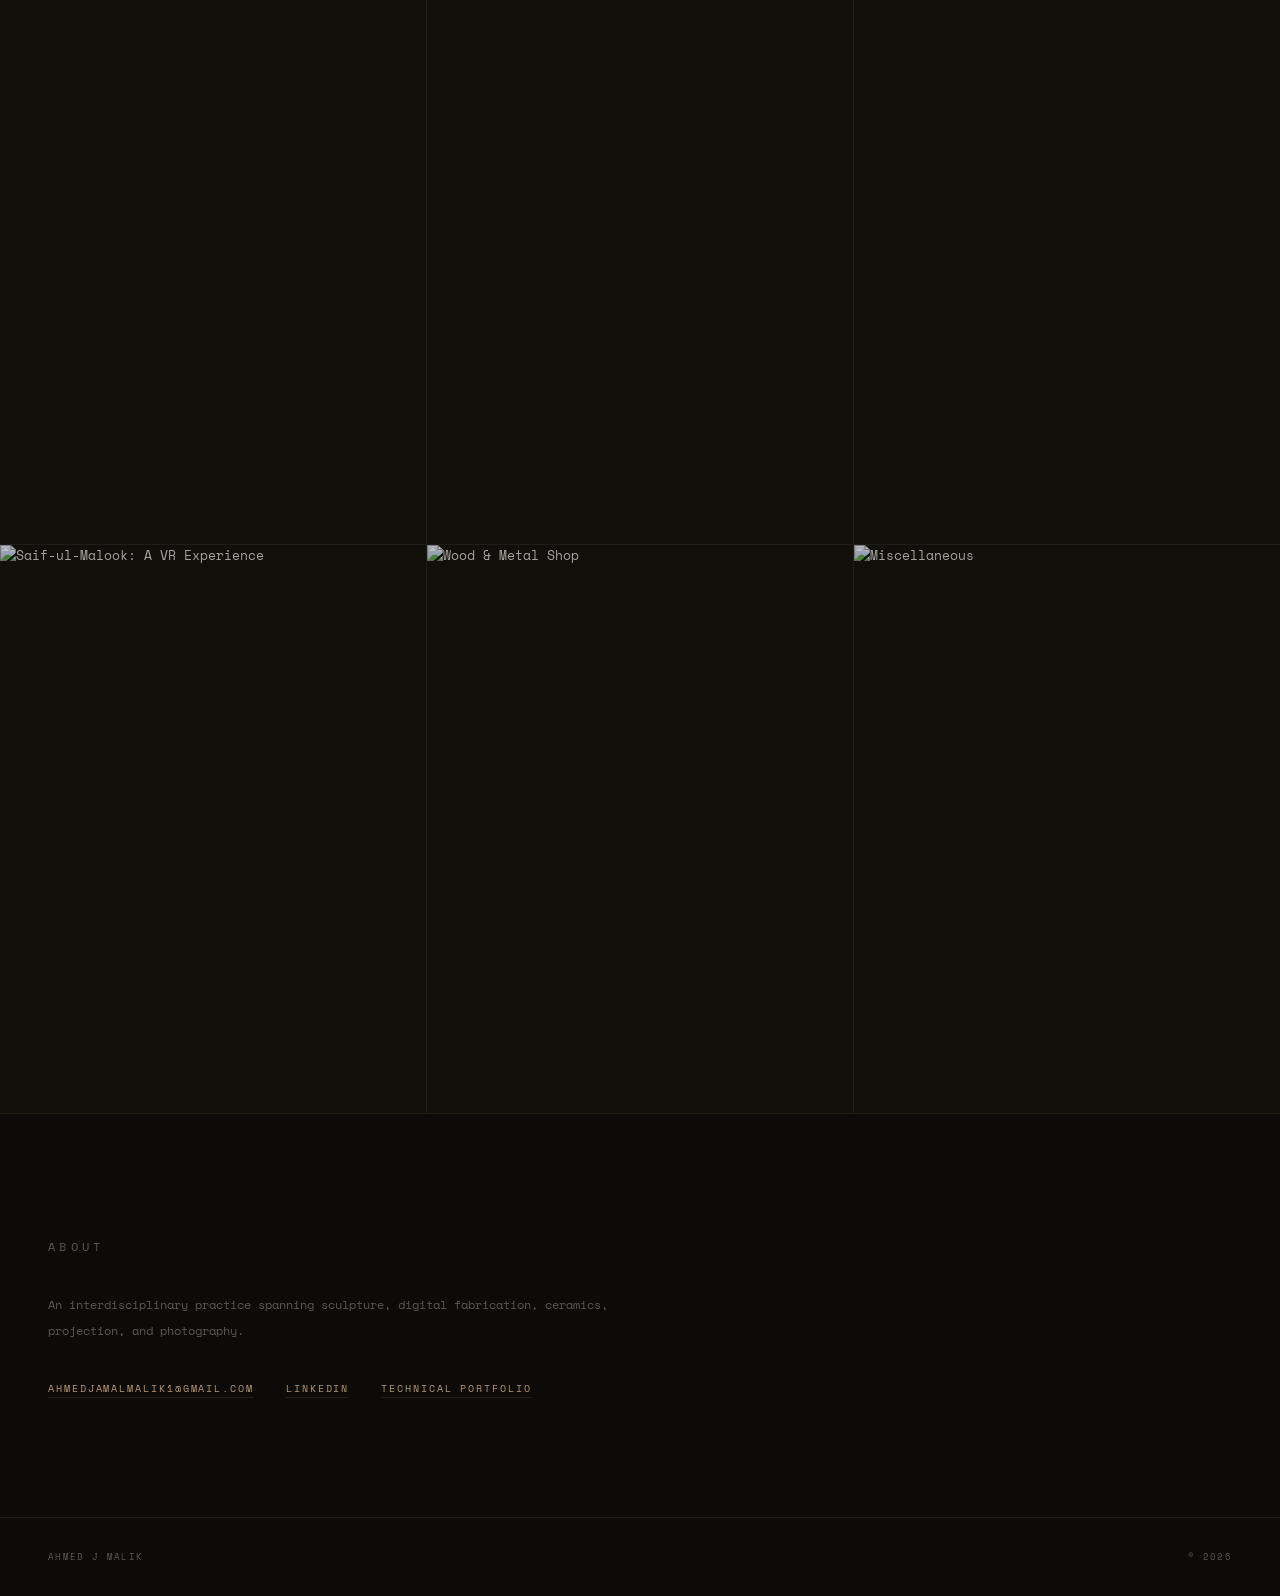
==== commit 6afdaf9f: "Integrate /tech into the portfolio: Art | Technical switch, publish-ready pass - /tech is now the v2" ====
--- a/index.html
+++ b/index.html
@@ -58,6 +58,7 @@
     <nav>
       <a href="/#work">Work</a>
       <a href="/#about">About</a>
+      <span class="mode" aria-label="Portfolio"><a class="is-on" href="/" aria-current="page">Art</a><a href="/tech/">Tech<span class="long">nical</span></a></span>
     </nav>
   </header>
 
@@ -86,6 +87,7 @@
         <p id="about-bio">—</p>
         <a id="about-email" href="#">—</a>
         <a id="about-linkedin" href="https://www.linkedin.com/in/ahmedjmalik/" target="_blank" rel="noopener" style="margin-left: 24px;">LinkedIn</a>
+        <a id="about-tech" href="/tech/" style="margin-left: 24px;">Technical portfolio</a>
       </div>
     </section>
   </main>
--- a/css/style.css
+++ b/css/style.css
@@ -59,6 +59,15 @@
   transition: color 0.2s;
 }
 nav a:hover { color: var(--accent); }
+
+/* Art | Technical — the two sides of the portfolio */
+nav { align-items: center; }
+.mode { display: inline-flex; border: 1px solid var(--border); }
+nav .mode a { padding: 7px 11px; }
+nav .mode a + a { border-left: 1px solid var(--border); }
+nav .mode a.is-on { color: var(--accent); background: rgba(184, 150, 110, 0.08); }
+@media (max-width: 560px) { .mode .long { display: none; } }
+@media (max-width: 420px) { nav > a { display: none; } }
 
 /* ── HERO ─────────────────────────────────────────────────────────────────── */
 .hero {
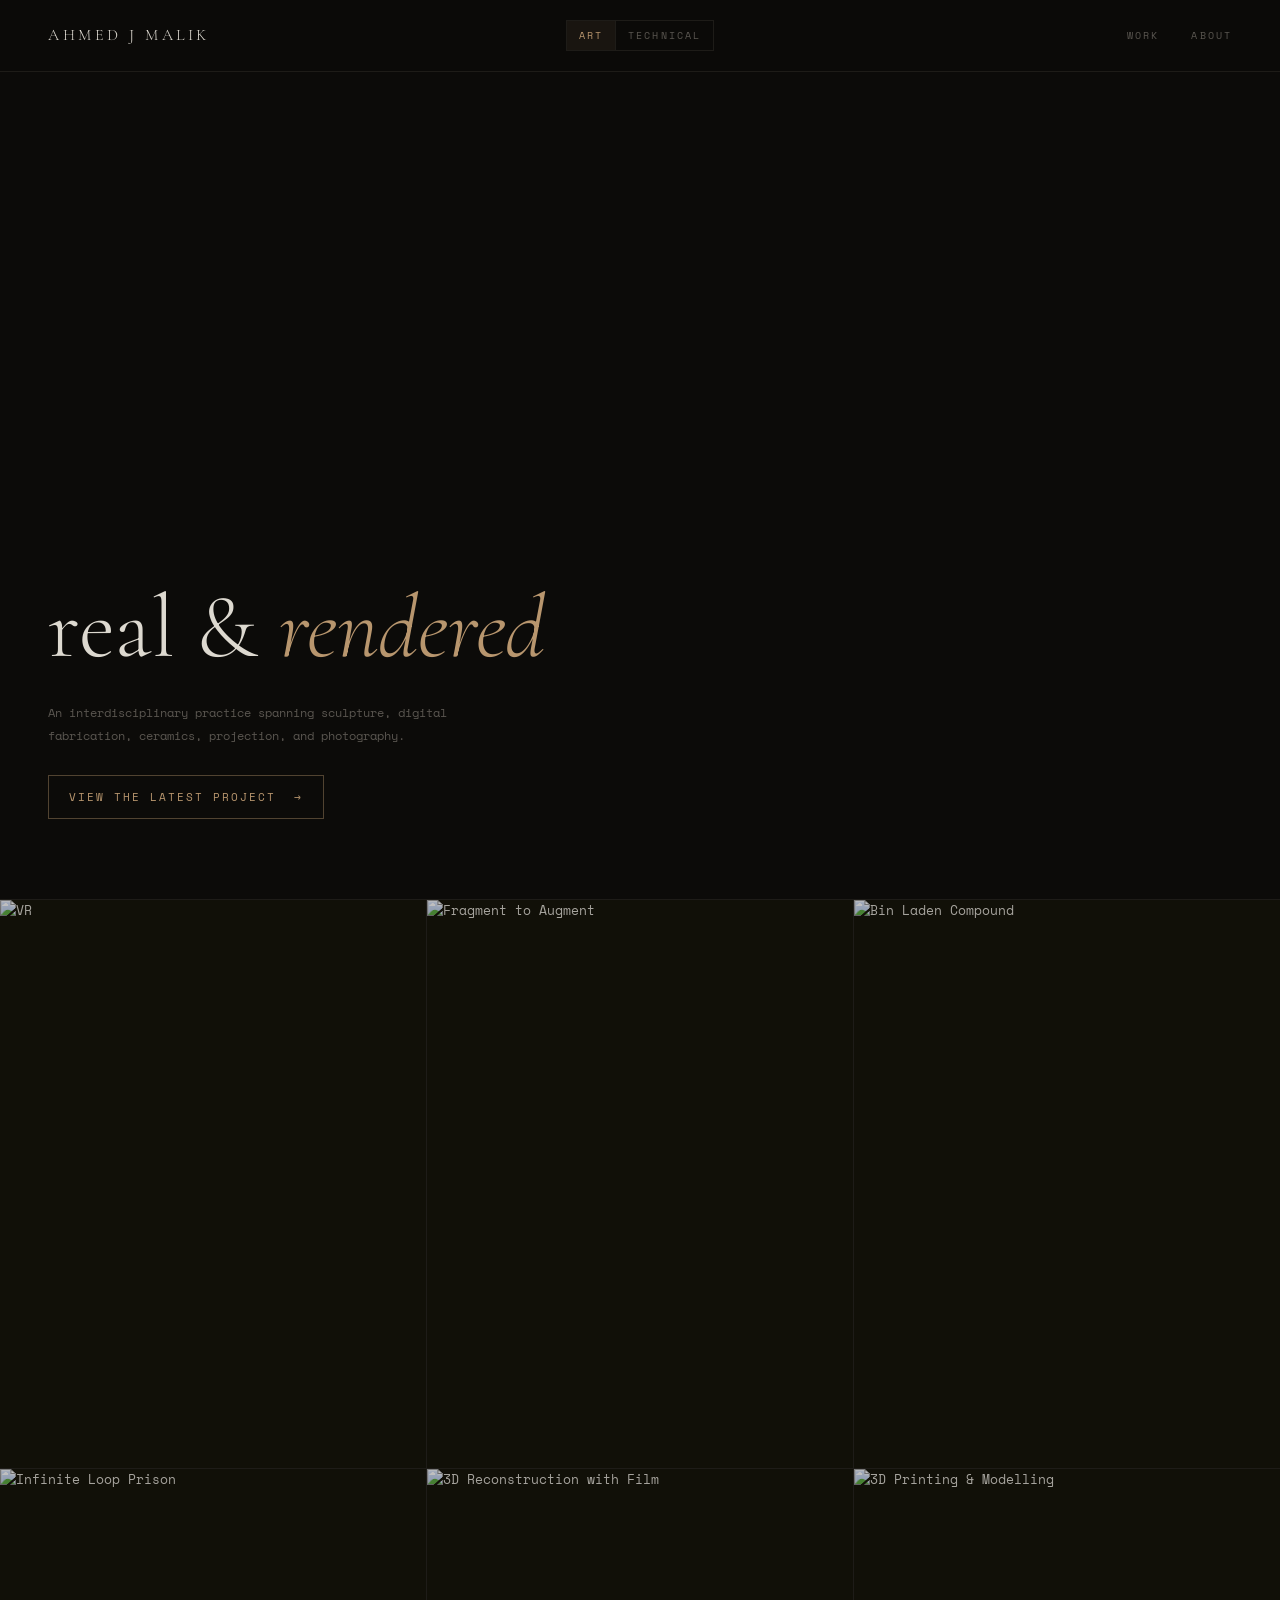
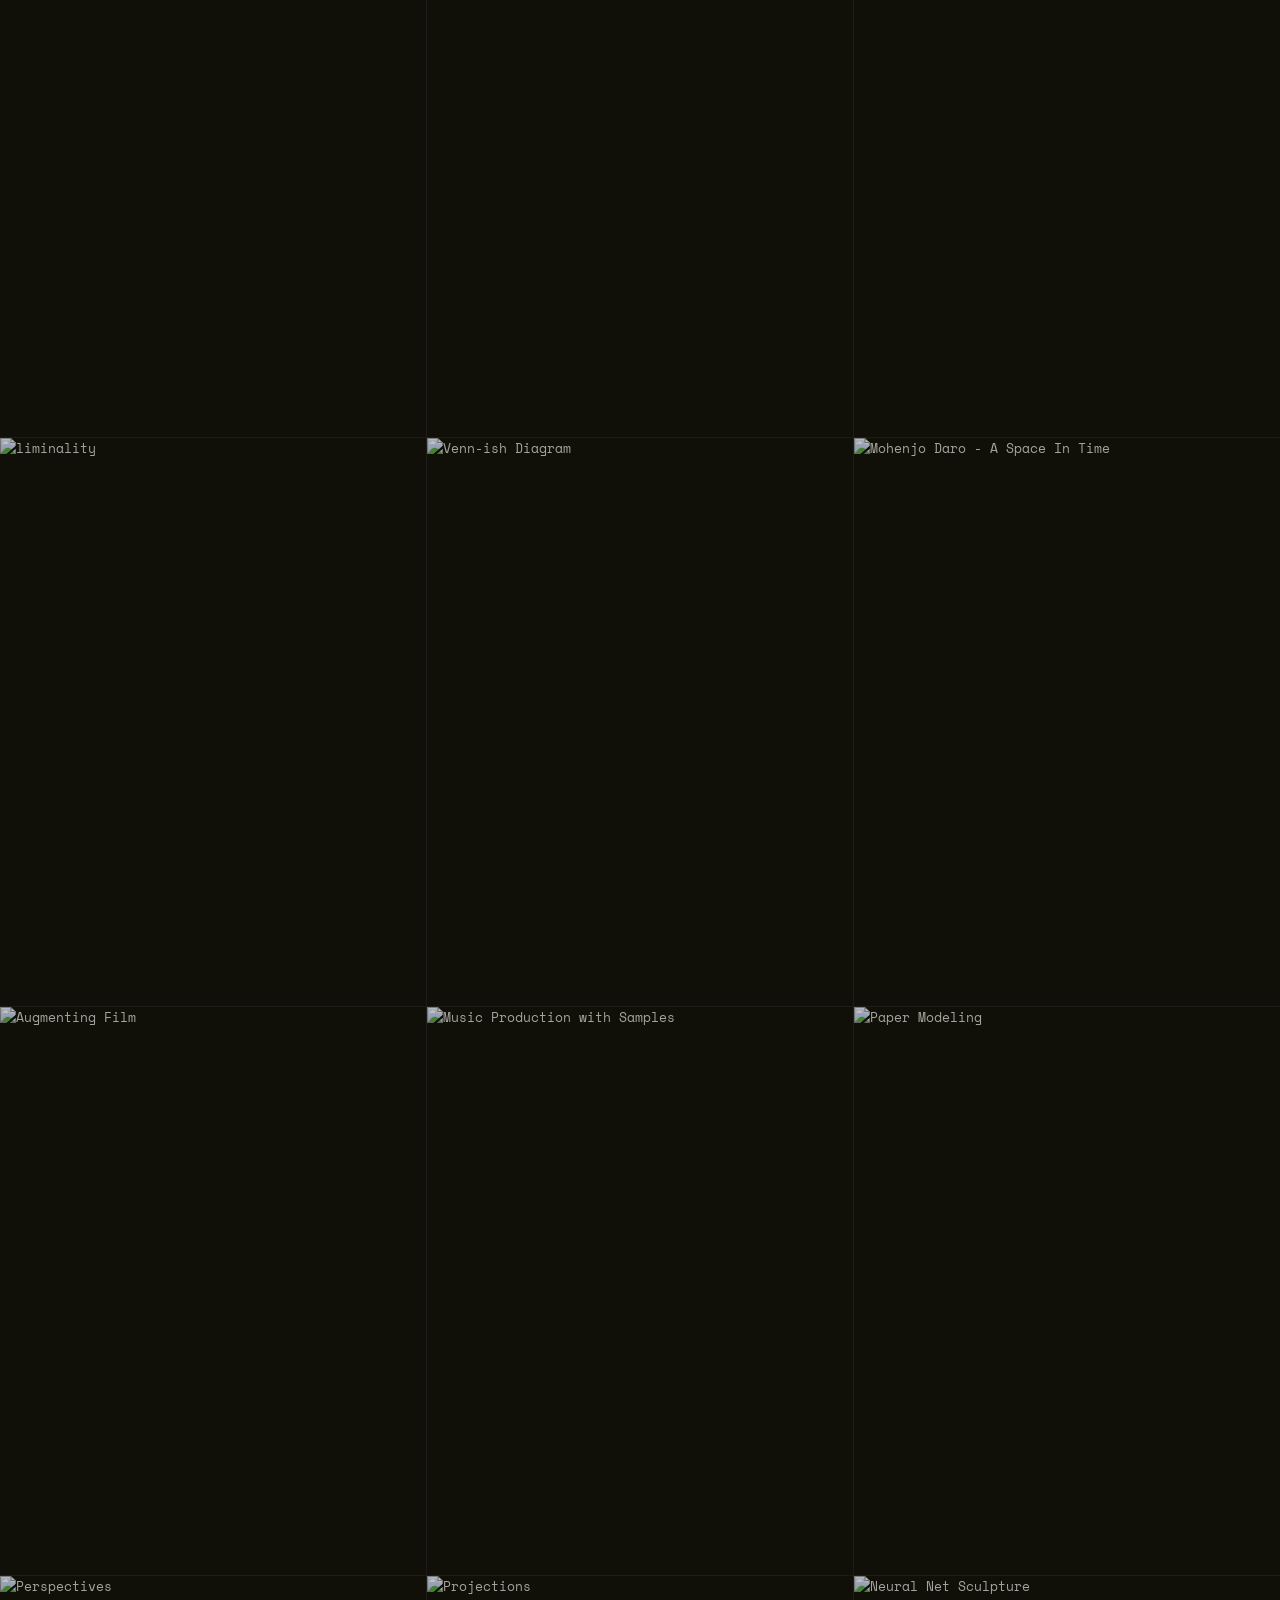
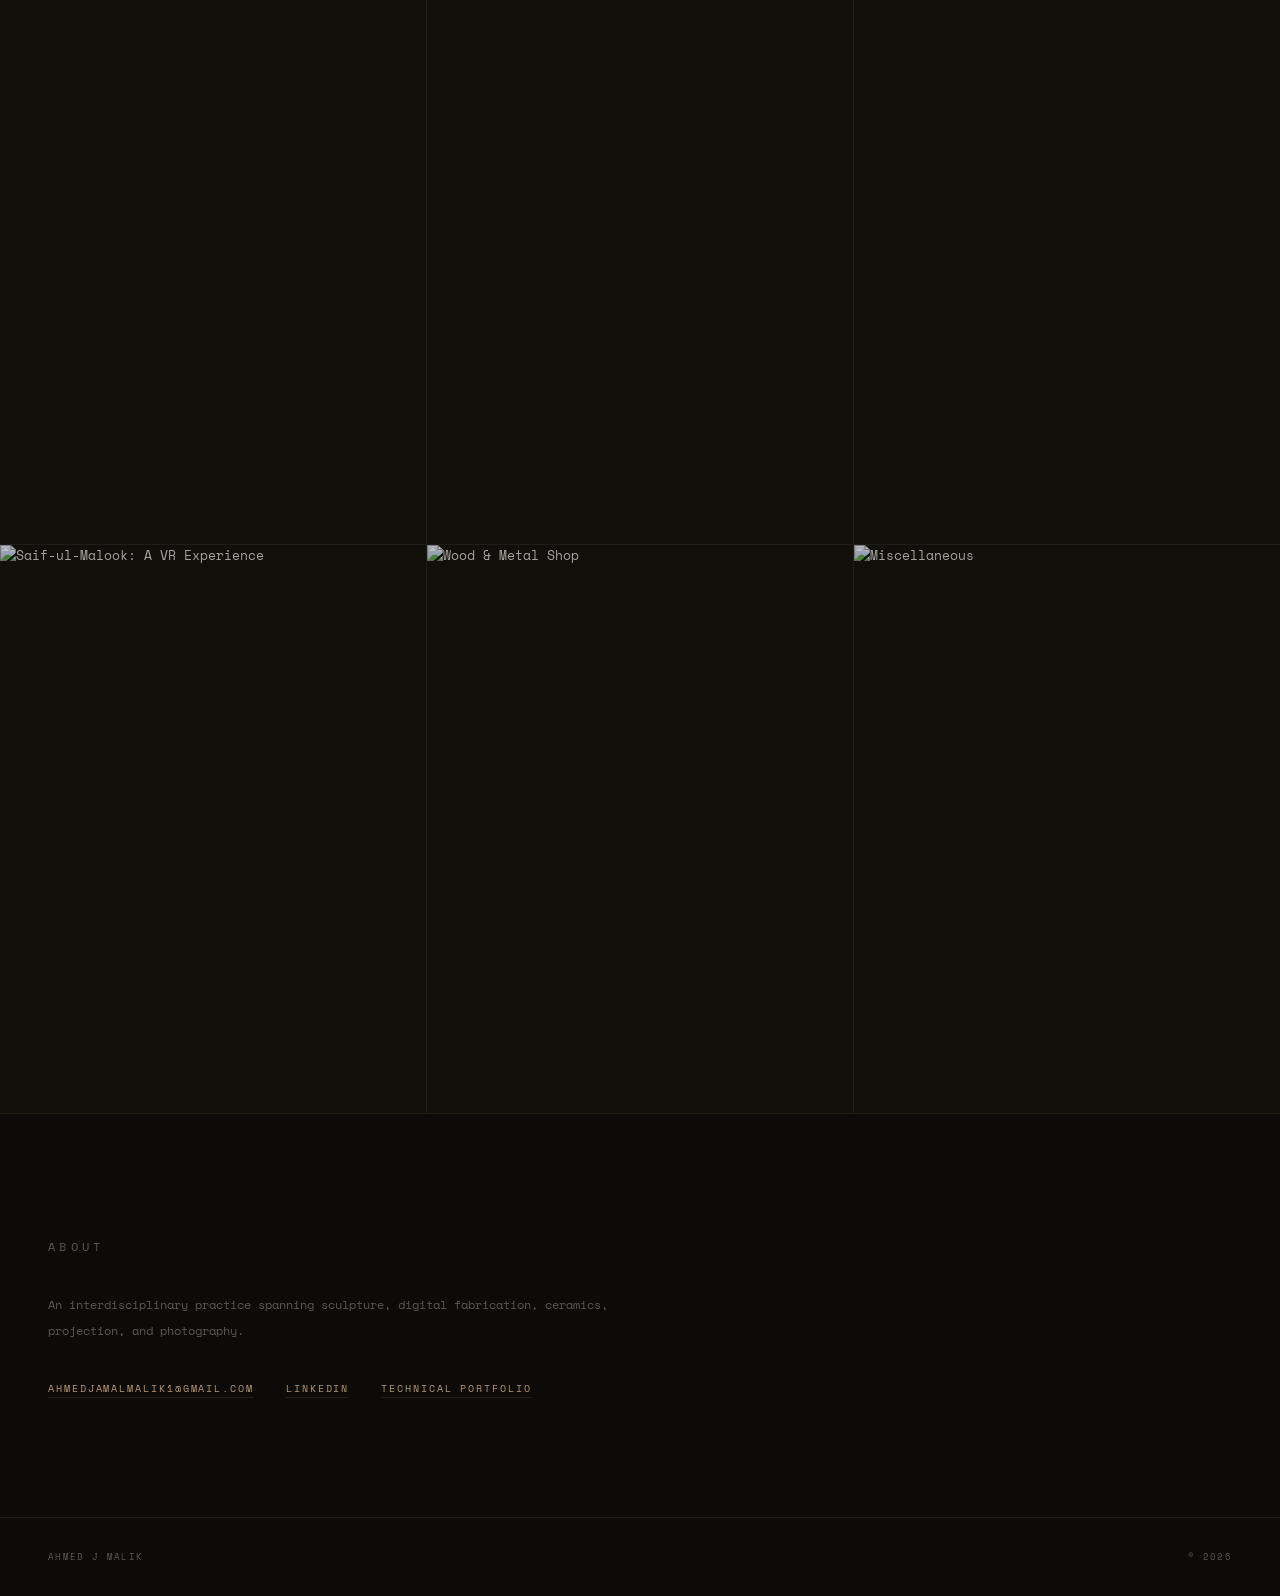
==== commit cc0b760e: "Centre the Art | Technical switch; replace Capabilities with a project Index - Header on every page:" ====
--- a/index.html
+++ b/index.html
@@ -55,10 +55,10 @@
 
   <header>
     <a href="/" class="logo" id="site-name">—</a>
+    <span class="mode" aria-label="Portfolio"><a class="is-on" href="/" aria-current="page">Art</a><a href="/tech/">Tech<span class="long">nical</span></a></span>
     <nav>
       <a href="/#work">Work</a>
       <a href="/#about">About</a>
-      <span class="mode" aria-label="Portfolio"><a class="is-on" href="/" aria-current="page">Art</a><a href="/tech/">Tech<span class="long">nical</span></a></span>
     </nav>
   </header>
 
--- a/css/style.css
+++ b/css/style.css
@@ -32,9 +32,9 @@
   position: fixed;
   top: 0; left: 0; right: 0;
   z-index: 100;
-  display: flex;
+  display: grid;
+  grid-template-columns: 1fr auto 1fr;   /* logo · Art | Technical · nav */
   align-items: center;
-  justify-content: space-between;
   padding: 20px 48px;
   background: rgba(12, 11, 9, 0.94);
   backdrop-filter: blur(16px);
@@ -60,14 +60,23 @@
 }
 nav a:hover { color: var(--accent); }
 
-/* Art | Technical — the two sides of the portfolio */
-nav { align-items: center; }
+header .logo { justify-self: start; }
+header nav { justify-self: end; align-items: center; }
+
+/* Art | Technical — the two sides of the portfolio, centred in the header */
 .mode { display: inline-flex; border: 1px solid var(--border); }
-nav .mode a { padding: 7px 11px; }
-nav .mode a + a { border-left: 1px solid var(--border); }
-nav .mode a.is-on { color: var(--accent); background: rgba(184, 150, 110, 0.08); }
-@media (max-width: 560px) { .mode .long { display: none; } }
-@media (max-width: 420px) { nav > a { display: none; } }
+.mode a {
+  font-size: 0.6rem; letter-spacing: 0.22em; text-transform: uppercase;
+  color: var(--muted); padding: 7px 12px; transition: color 0.2s, background 0.2s;
+}
+.mode a + a { border-left: 1px solid var(--border); }
+.mode a:hover { color: var(--accent); }
+.mode a.is-on { color: var(--accent); background: rgba(184, 150, 110, 0.08); }
+@media (max-width: 600px) {
+  header { grid-template-columns: 1fr auto; }
+  header nav { display: none; }
+  .mode .long { display: none; }
+}
 
 /* ── HERO ─────────────────────────────────────────────────────────────────── */
 .hero {
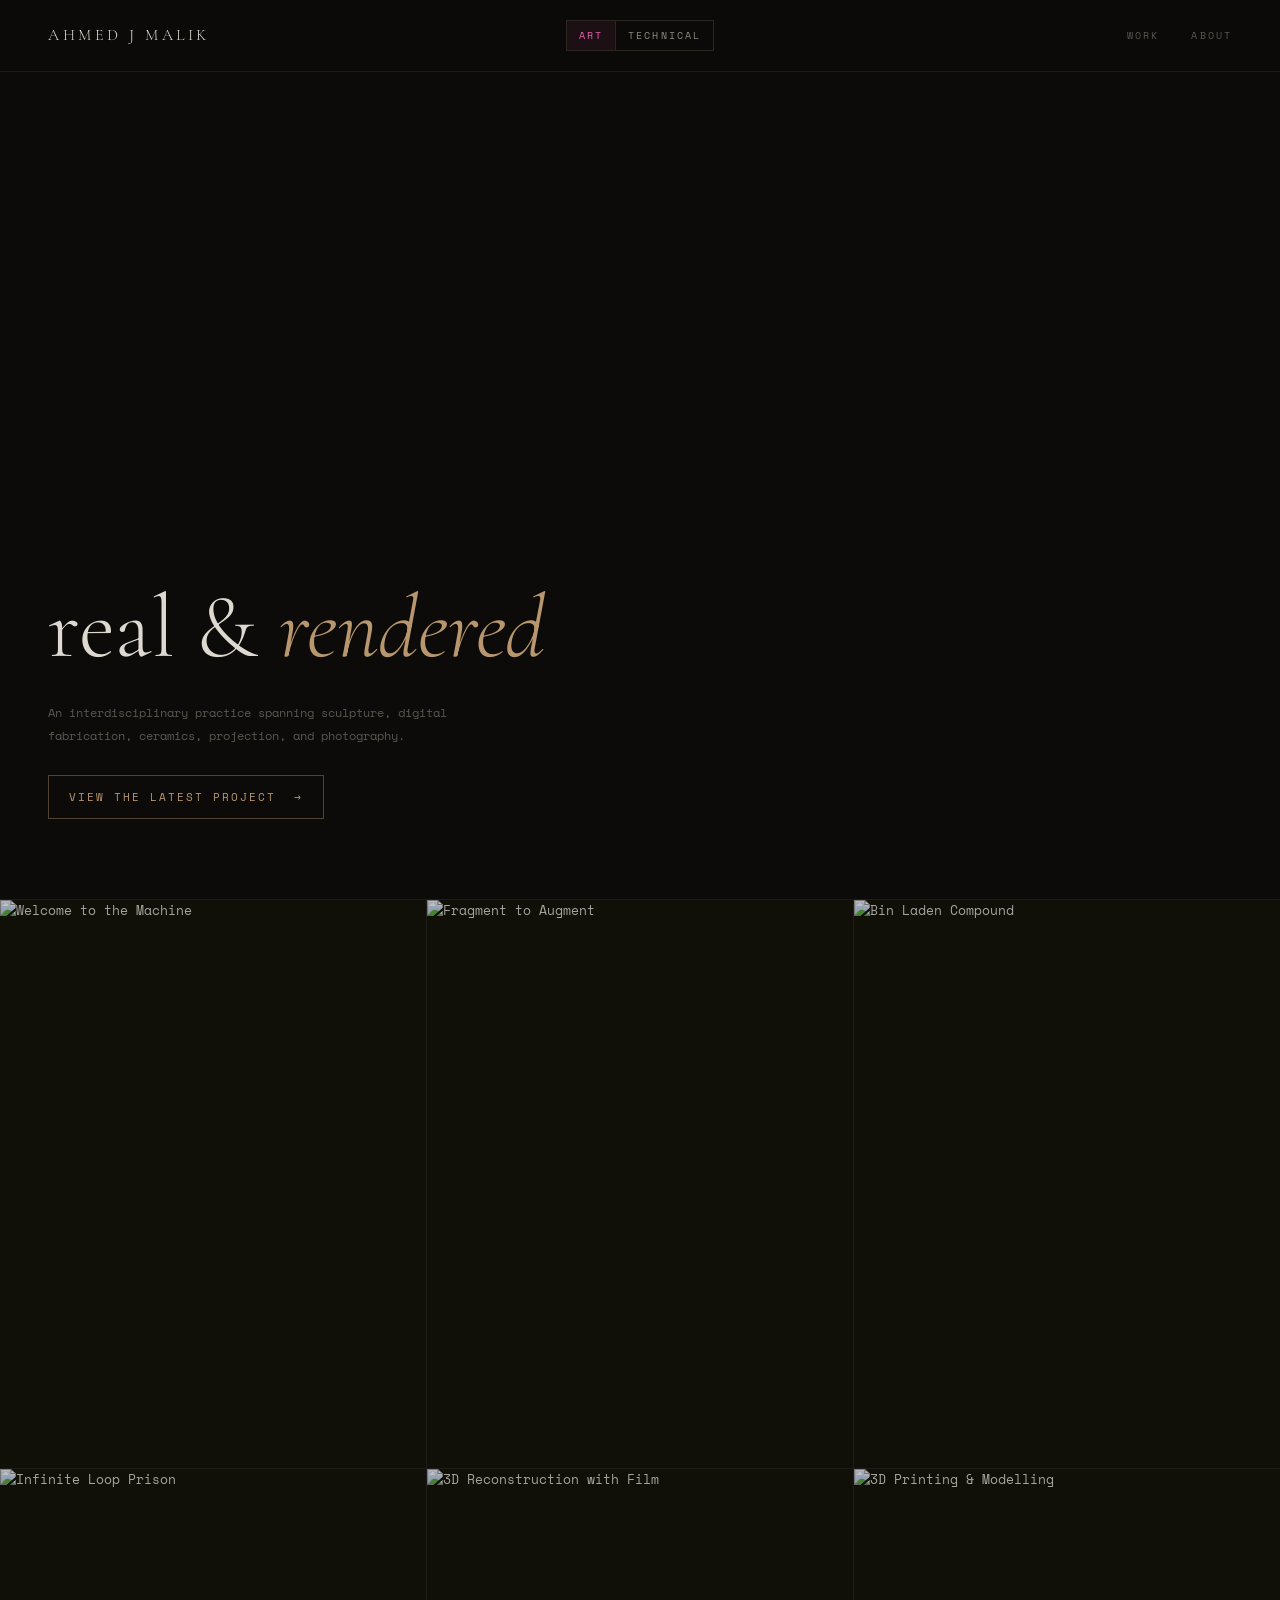
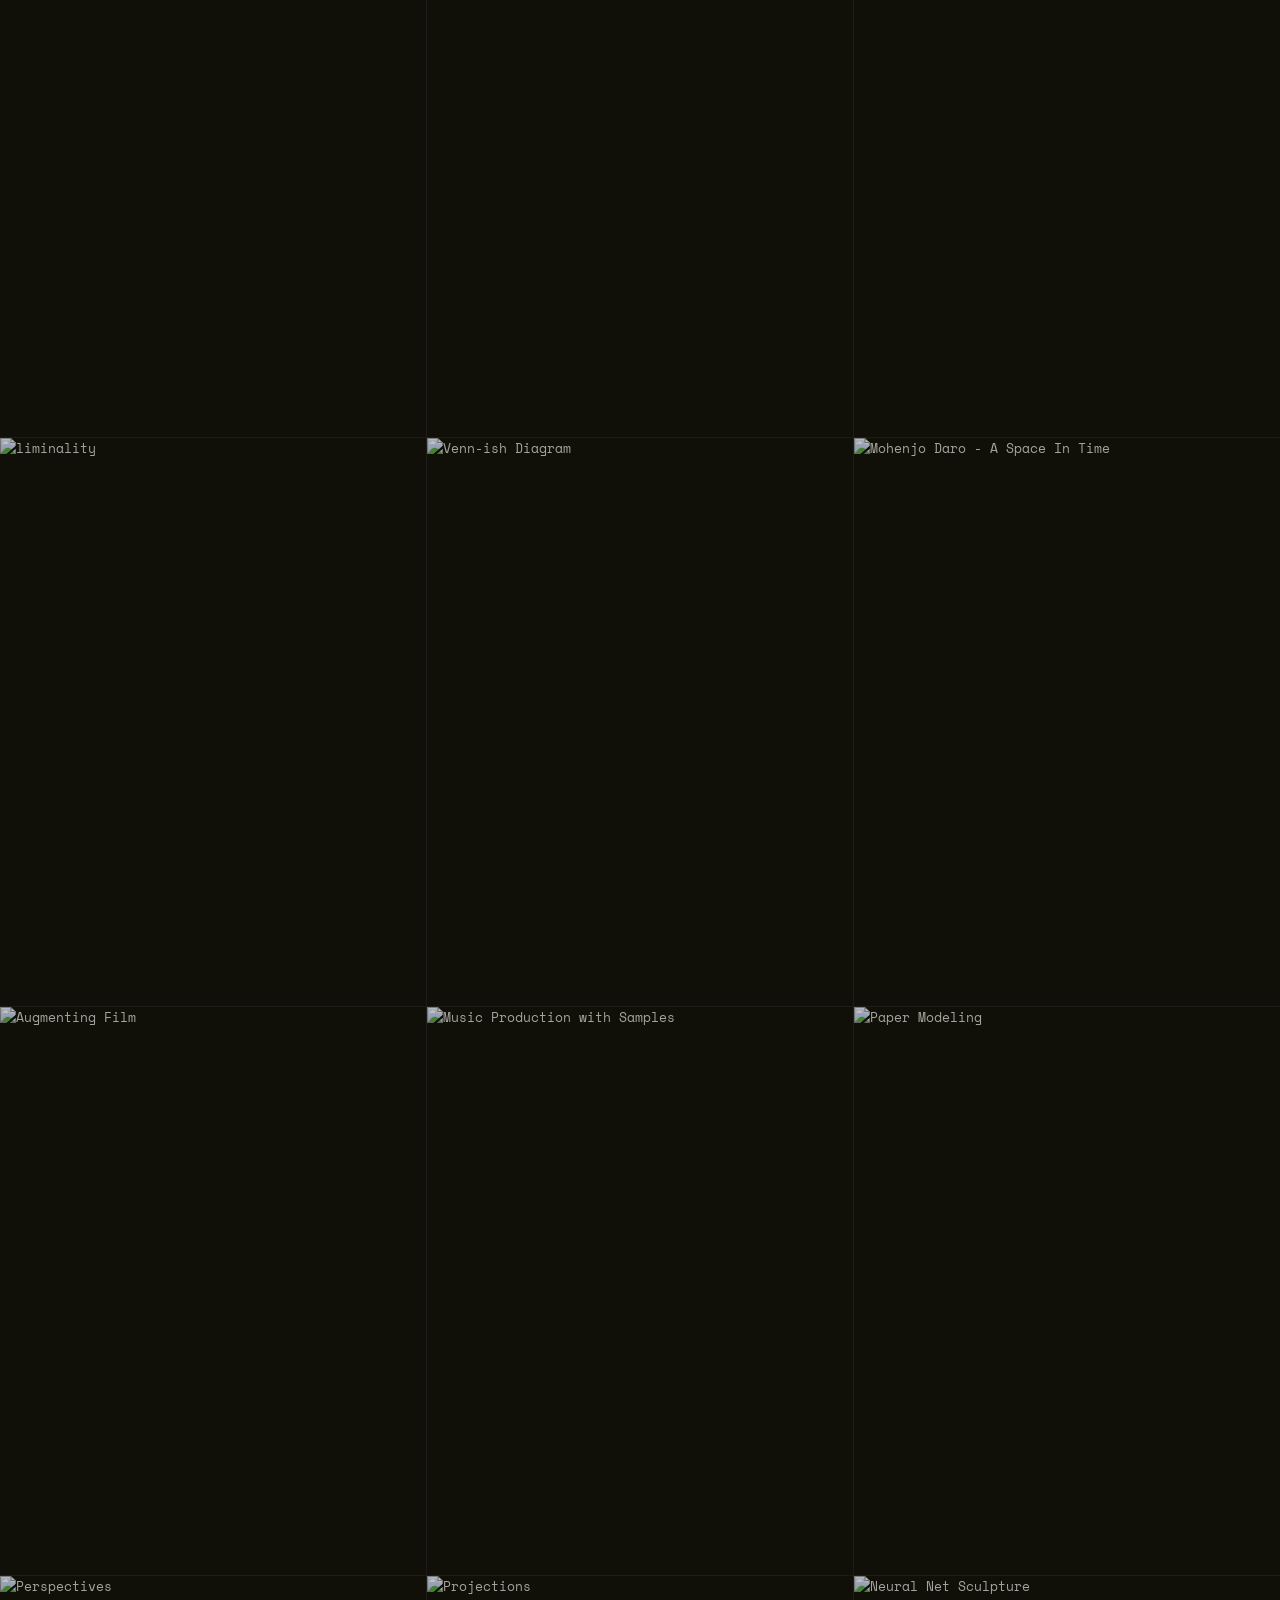
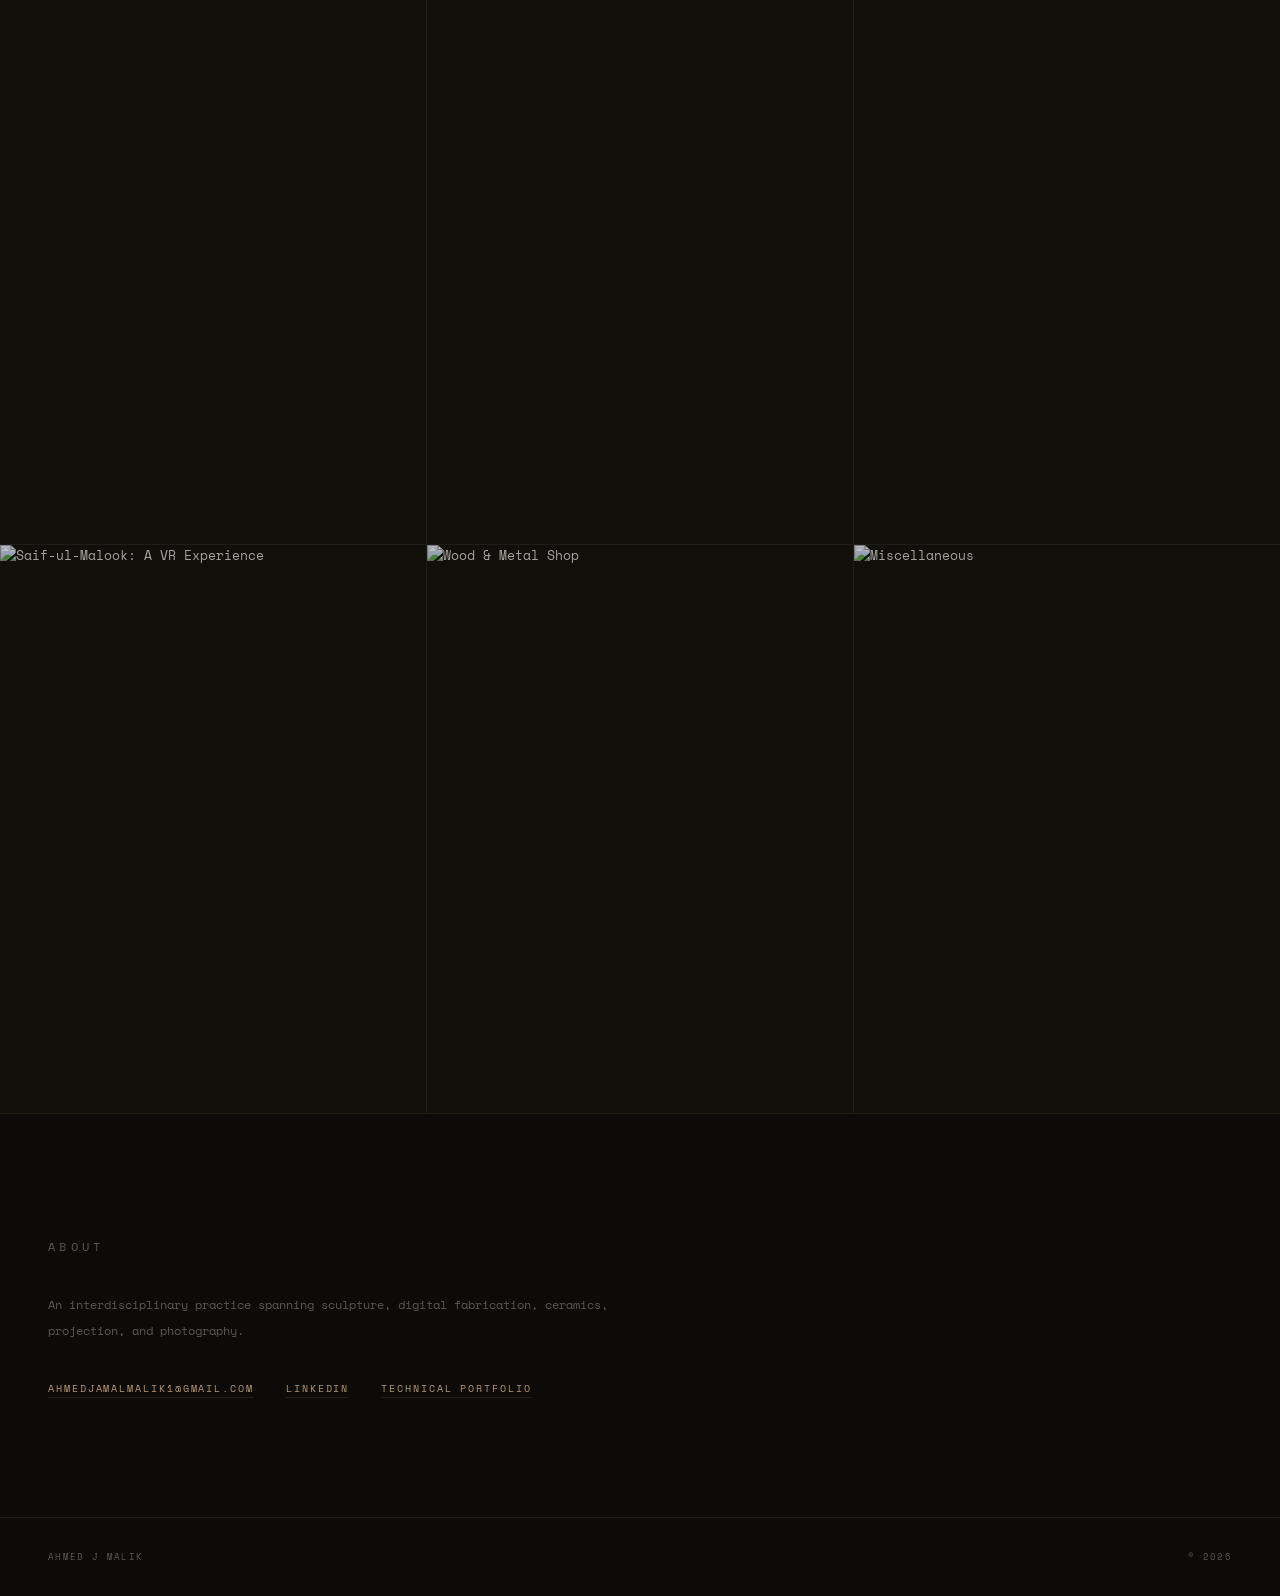
==== commit b43aa04c: "Centred handshake, more tools, typo sweep and clean-up across the site - Handshake band: full-width " ====
--- a/index.html
+++ b/index.html
@@ -5,6 +5,7 @@
   <meta name="viewport" content="width=device-width, initial-scale=1.0">
   <title>Portfolio</title>
   <link rel="stylesheet" href="/css/style.css">
+  <link rel="preconnect" href="https://res.cloudinary.com">
   <link rel="preconnect" href="https://fonts.googleapis.com">
   <link rel="preconnect" href="https://fonts.gstatic.com" crossorigin>
   <link href="https://fonts.googleapis.com/css2?family=Cormorant+Garamond:ital,wght@0,300;0,400;1,300&family=Space+Mono:wght@400&display=swap" rel="stylesheet">
--- a/css/style.css
+++ b/css/style.css
@@ -63,15 +63,16 @@
 header .logo { justify-self: start; }
 header nav { justify-self: end; align-items: center; }
 
-/* Art | Technical — the two sides of the portfolio, centred in the header */
-.mode { display: inline-flex; border: 1px solid var(--border); }
+/* Art | Technical — the two sides of the portfolio, centred in the header.
+   Same look on both sides (colours match /tech), so it reads as one switch. */
+.mode { display: inline-flex; border: 1px solid #2a2620; }
 .mode a {
-  font-size: 0.6rem; letter-spacing: 0.22em; text-transform: uppercase;
-  color: var(--muted); padding: 7px 12px; transition: color 0.2s, background 0.2s;
-}
-.mode a + a { border-left: 1px solid var(--border); }
-.mode a:hover { color: var(--accent); }
-.mode a.is-on { color: var(--accent); background: rgba(184, 150, 110, 0.08); }
+  font-family: var(--font-mono); font-size: 0.6rem; letter-spacing: 0.22em; text-transform: uppercase;
+  color: #8f8a80; padding: 7px 12px; transition: color 0.2s, background 0.2s;
+}
+.mode a + a { border-left: 1px solid #2a2620; }
+.mode a:hover { color: #ea5fb0; }
+.mode a.is-on { color: #ea5fb0; background: rgba(234, 95, 176, 0.08); }
 @media (max-width: 600px) {
   header { grid-template-columns: 1fr auto; }
   header nav { display: none; }
@@ -399,58 +400,6 @@
 }
 
 /* ── AUDIO PLAYER ─────────────────────────────────────────────────────────── */
-.audio-track {
-  display: grid;
-  grid-template-columns: auto 1fr;
-  align-items: center;
-  gap: 0;
-  border: 1px solid var(--border);
-  background: var(--faint);
-  margin-bottom: 2px;
-  transition: border-color 0.2s;
-}
-
-.audio-track:last-child {
-  margin-bottom: 0;
-}
-
-.audio-track:hover {
-  border-color: rgba(184, 150, 110, 0.25);
-}
-
-.audio-track-num {
-  font-size: 0.52rem;
-  letter-spacing: 0.15em;
-  color: var(--muted);
-  padding: 20px 20px;
-  border-right: 1px solid var(--border);
-  min-width: 52px;
-  text-align: center;
-  font-family: var(--font-mono);
-}
-
-.audio-track-body {
-  display: flex;
-  flex-direction: column;
-  gap: 10px;
-  padding: 16px 24px;
-}
-
-.audio-track-name {
-  font-size: 0.6rem;
-  letter-spacing: 0.2em;
-  text-transform: uppercase;
-  color: var(--text);
-  font-family: var(--font-mono);
-}
-
-.audio-track-body audio {
-  width: 100%;
-  height: 28px;
-  accent-color: var(--accent);
-  display: block;
-}
-
 /* Soundcloud embed */
 .audio-wrapper {
   background: var(--faint);
@@ -592,6 +541,4 @@
 @media (max-width: 560px) {
   .grid { grid-template-columns: 1fr; }
   .project-title { font-size: 2.4rem; }
-  .audio-track-body { padding: 12px 16px; }
-  .audio-track-num { padding: 12px 14px; min-width: 40px; }
 }
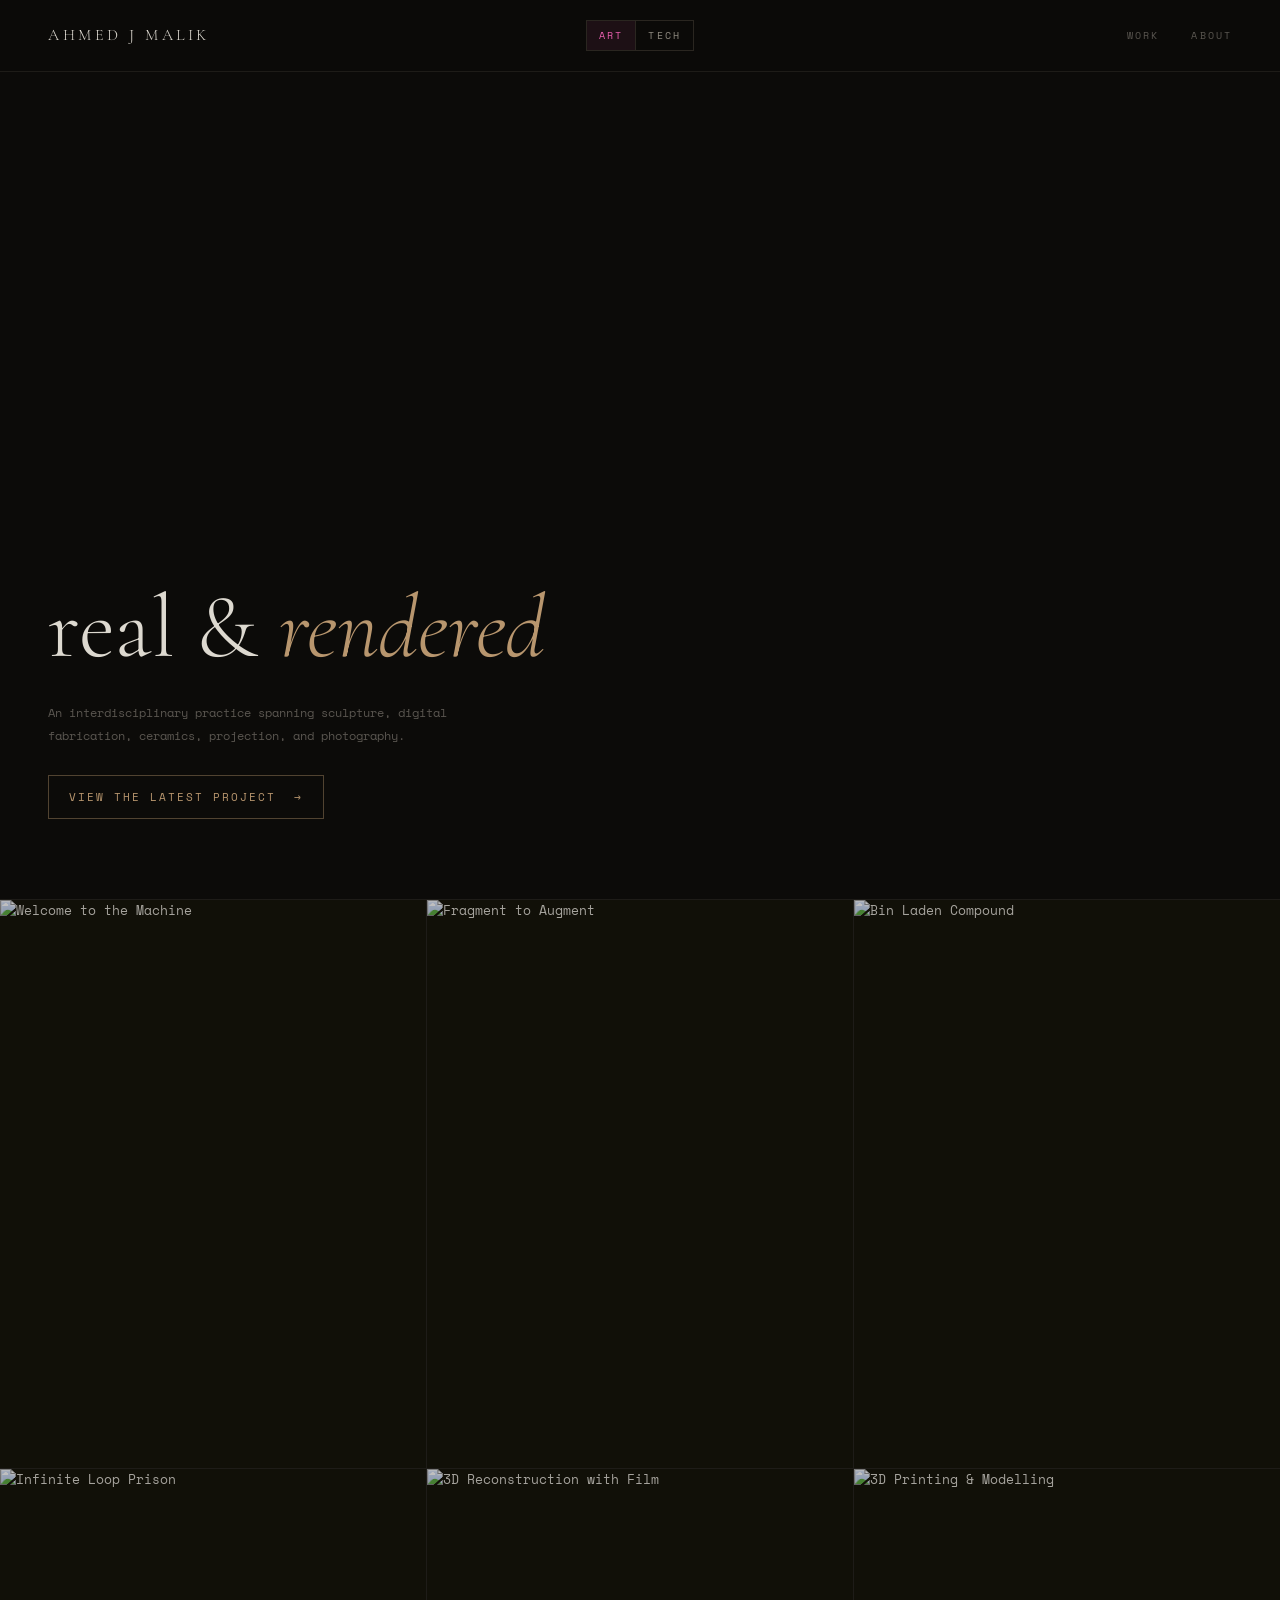
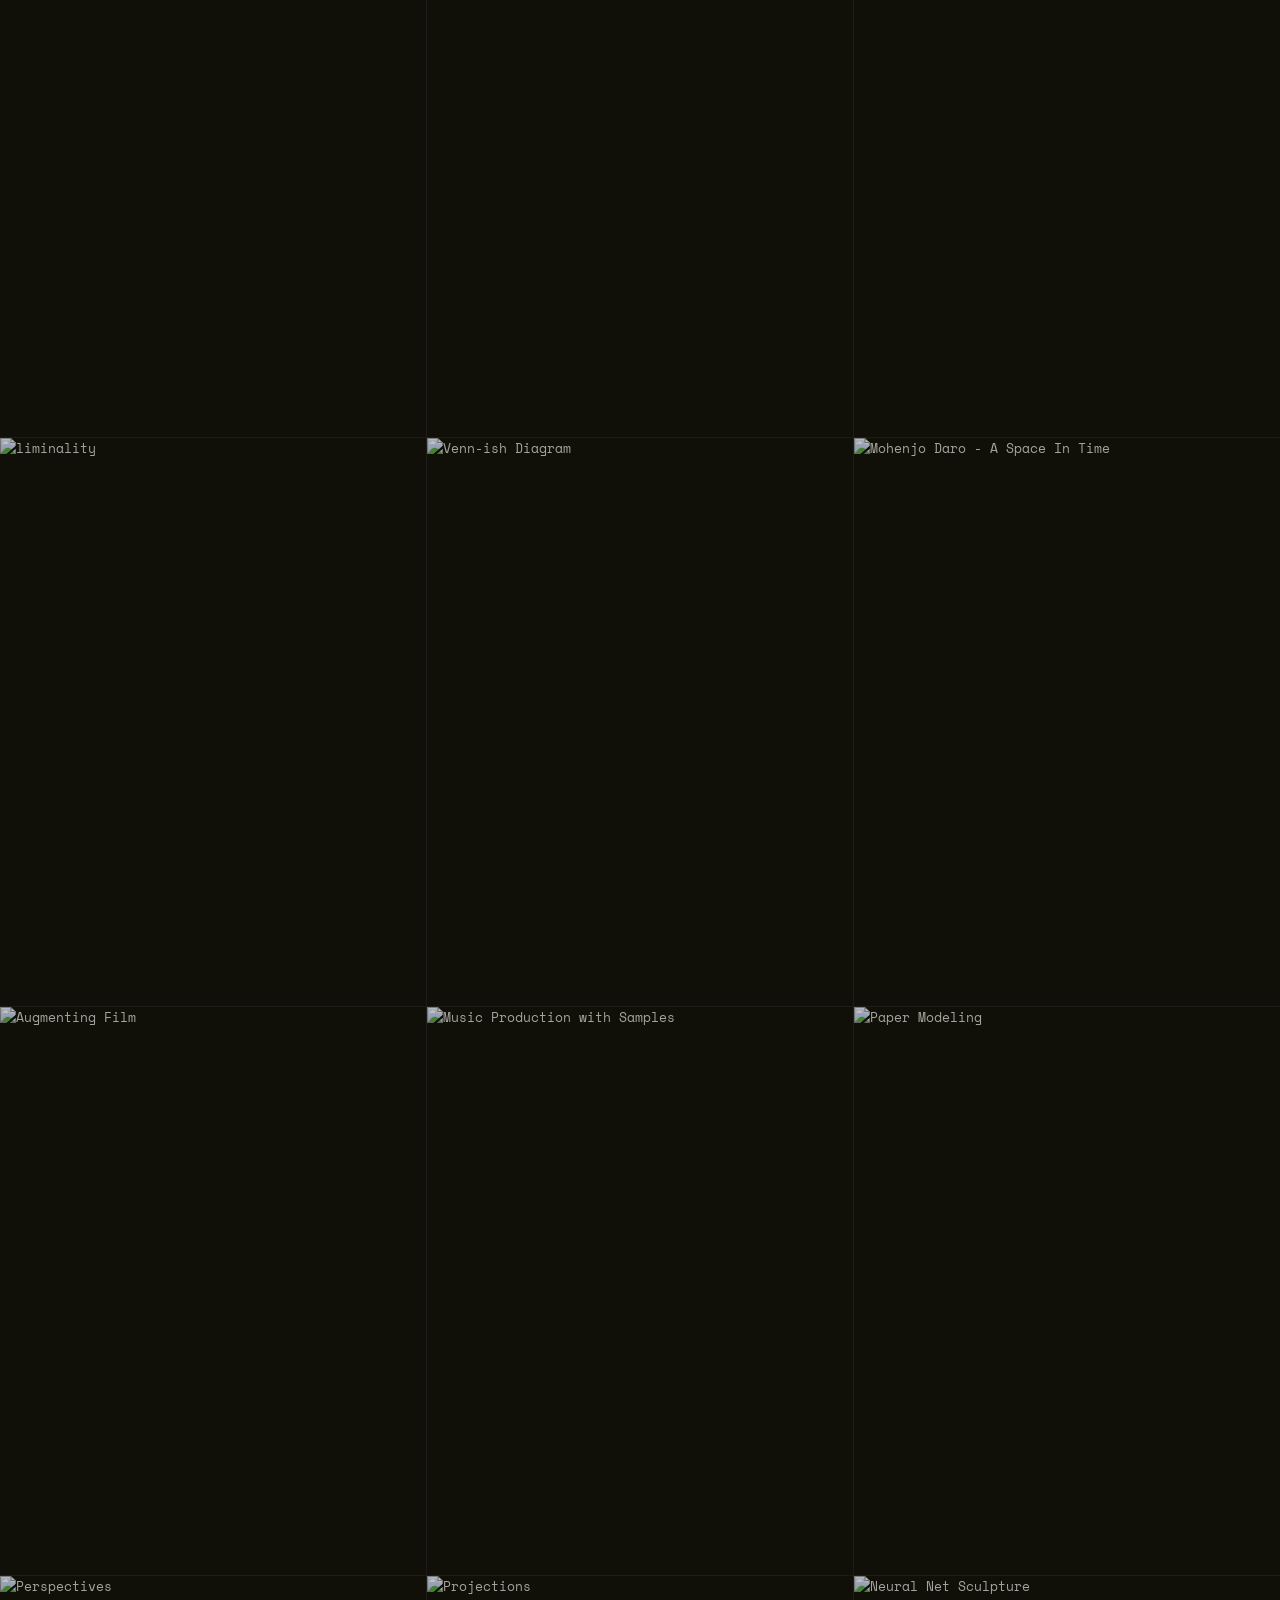
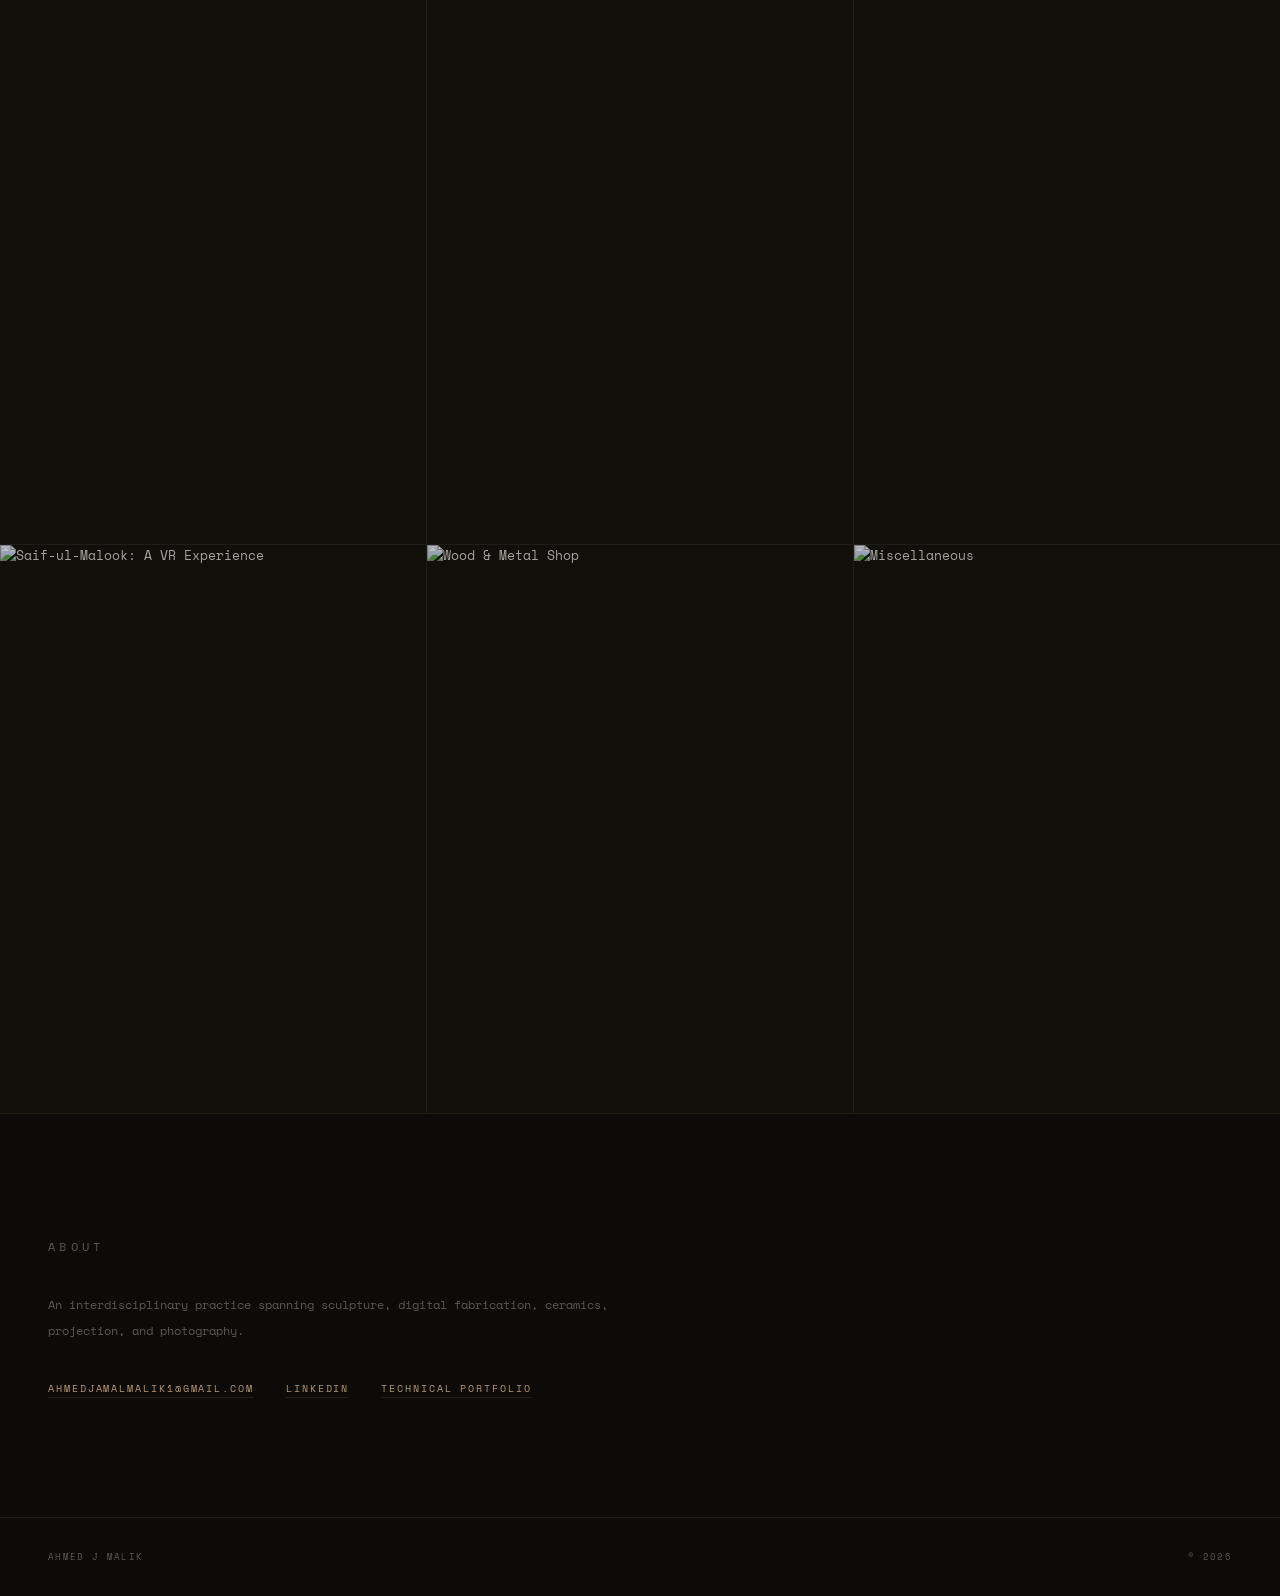
==== commit bc5534ee: "Switch reads Art | Tech everywhere; return without reason in lowercase - The Art | Technical switch " ====
--- a/index.html
+++ b/index.html
@@ -55,8 +55,8 @@
 <body>
 
   <header>
-    <a href="/" class="logo" id="site-name">—</a>
-    <span class="mode" aria-label="Portfolio"><a class="is-on" href="/" aria-current="page">Art</a><a href="/tech/">Tech<span class="long">nical</span></a></span>
+    <a href="/" class="logo" id="site-name">Ahmed J Malik</a>
+    <span class="mode" aria-label="Portfolio"><a class="is-on" href="/" aria-current="page">Art</a><a href="/tech/">Tech</a></span>
     <nav>
       <a href="/#work">Work</a>
       <a href="/#about">About</a>
--- a/css/style.css
+++ b/css/style.css
@@ -13,7 +13,7 @@
   --font-mono: 'Space Mono', monospace;
 }
 
-html { scroll-behavior: smooth; }
+html { scroll-behavior: smooth; -webkit-text-size-adjust: 100%; text-size-adjust: 100%; }
 
 body {
   background: var(--bg);
@@ -41,6 +41,7 @@
   border-bottom: 1px solid var(--border);
 }
 
+/* The name in the header is identical on every page of both sides (size, weight, rendering) */
 .logo {
   font-family: var(--font-serif);
   font-size: 1rem;
@@ -48,7 +49,11 @@
   letter-spacing: 0.22em;
   color: var(--text);
   text-transform: uppercase;
-}
+  white-space: nowrap;
+  -webkit-font-smoothing: antialiased;
+  -moz-osx-font-smoothing: grayscale;
+}
+@media (max-width: 360px) { .logo { font-size: 0.9rem; letter-spacing: 0.18em; } }
 
 nav { display: flex; gap: 32px; }
 nav a {
@@ -76,7 +81,6 @@
 @media (max-width: 600px) {
   header { grid-template-columns: 1fr auto; }
   header nav { display: none; }
-  .mode .long { display: none; }
 }
 
 /* ── HERO ─────────────────────────────────────────────────────────────────── */
